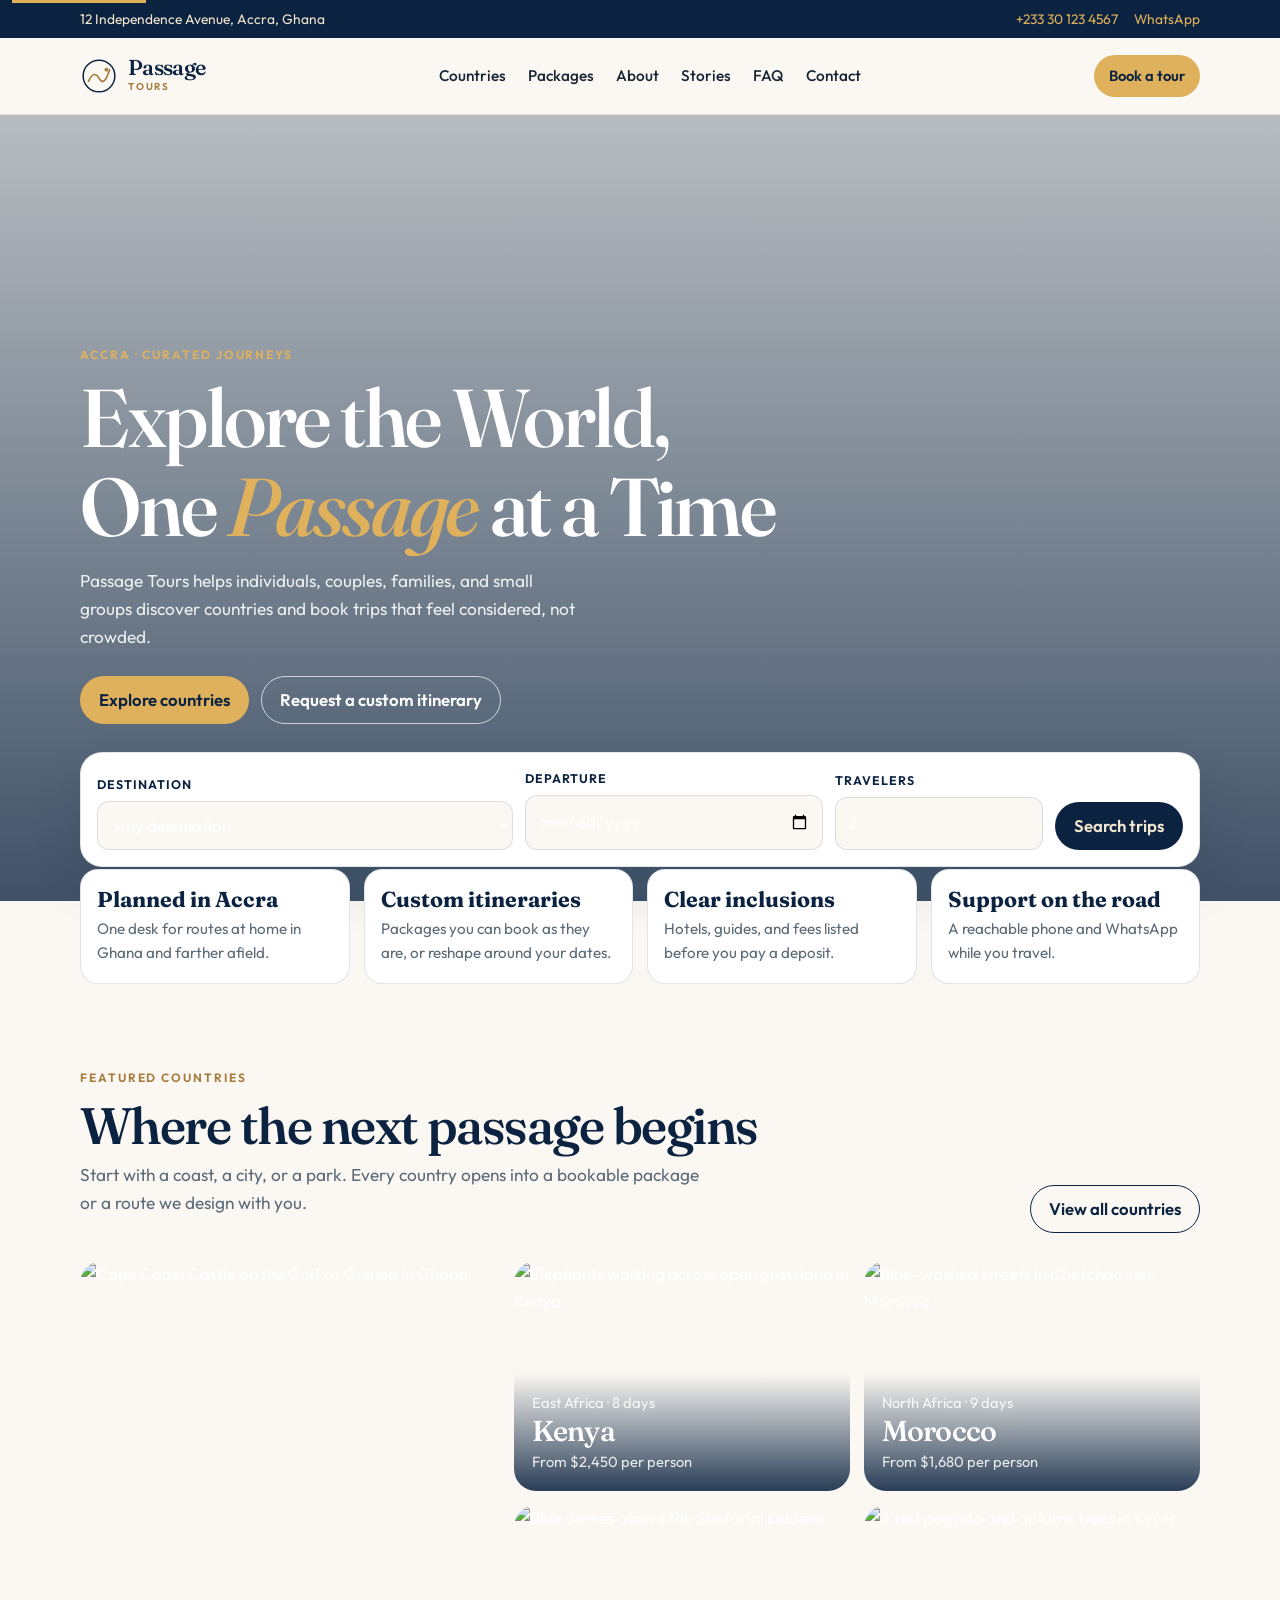
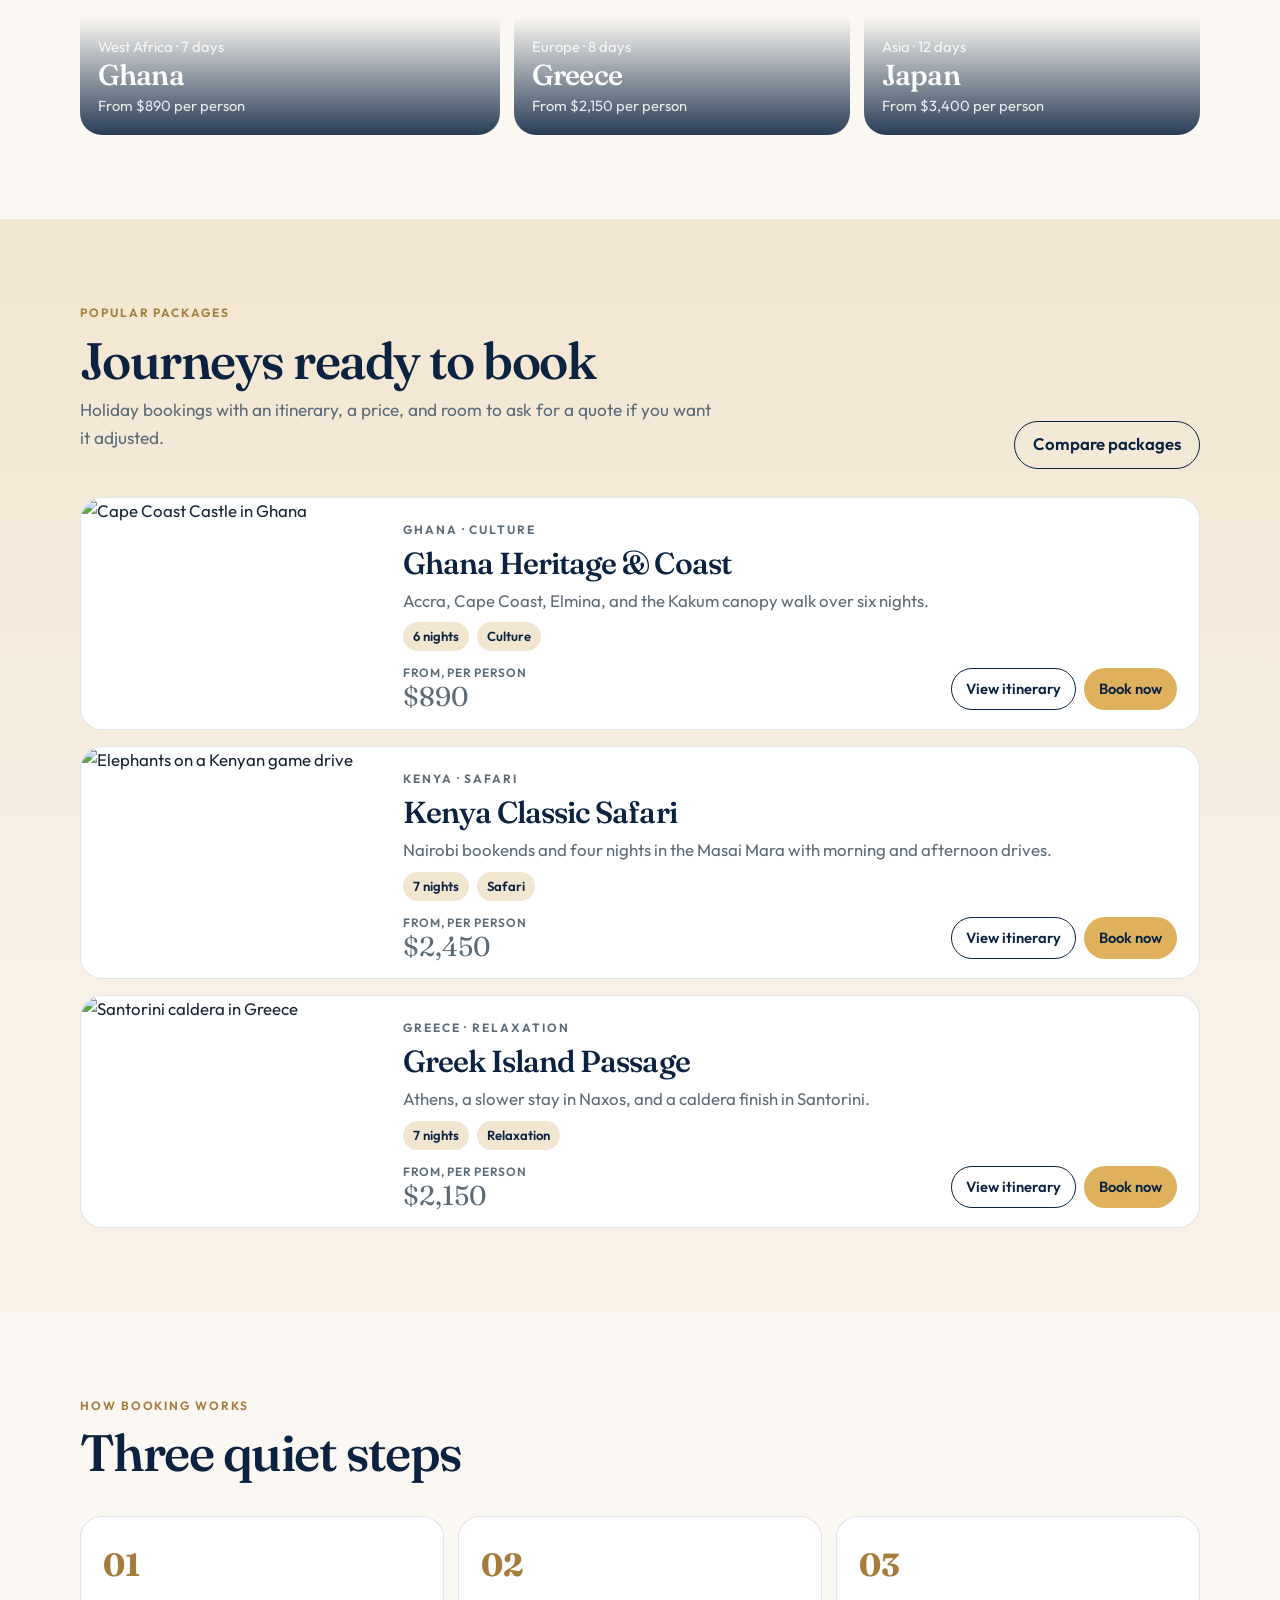
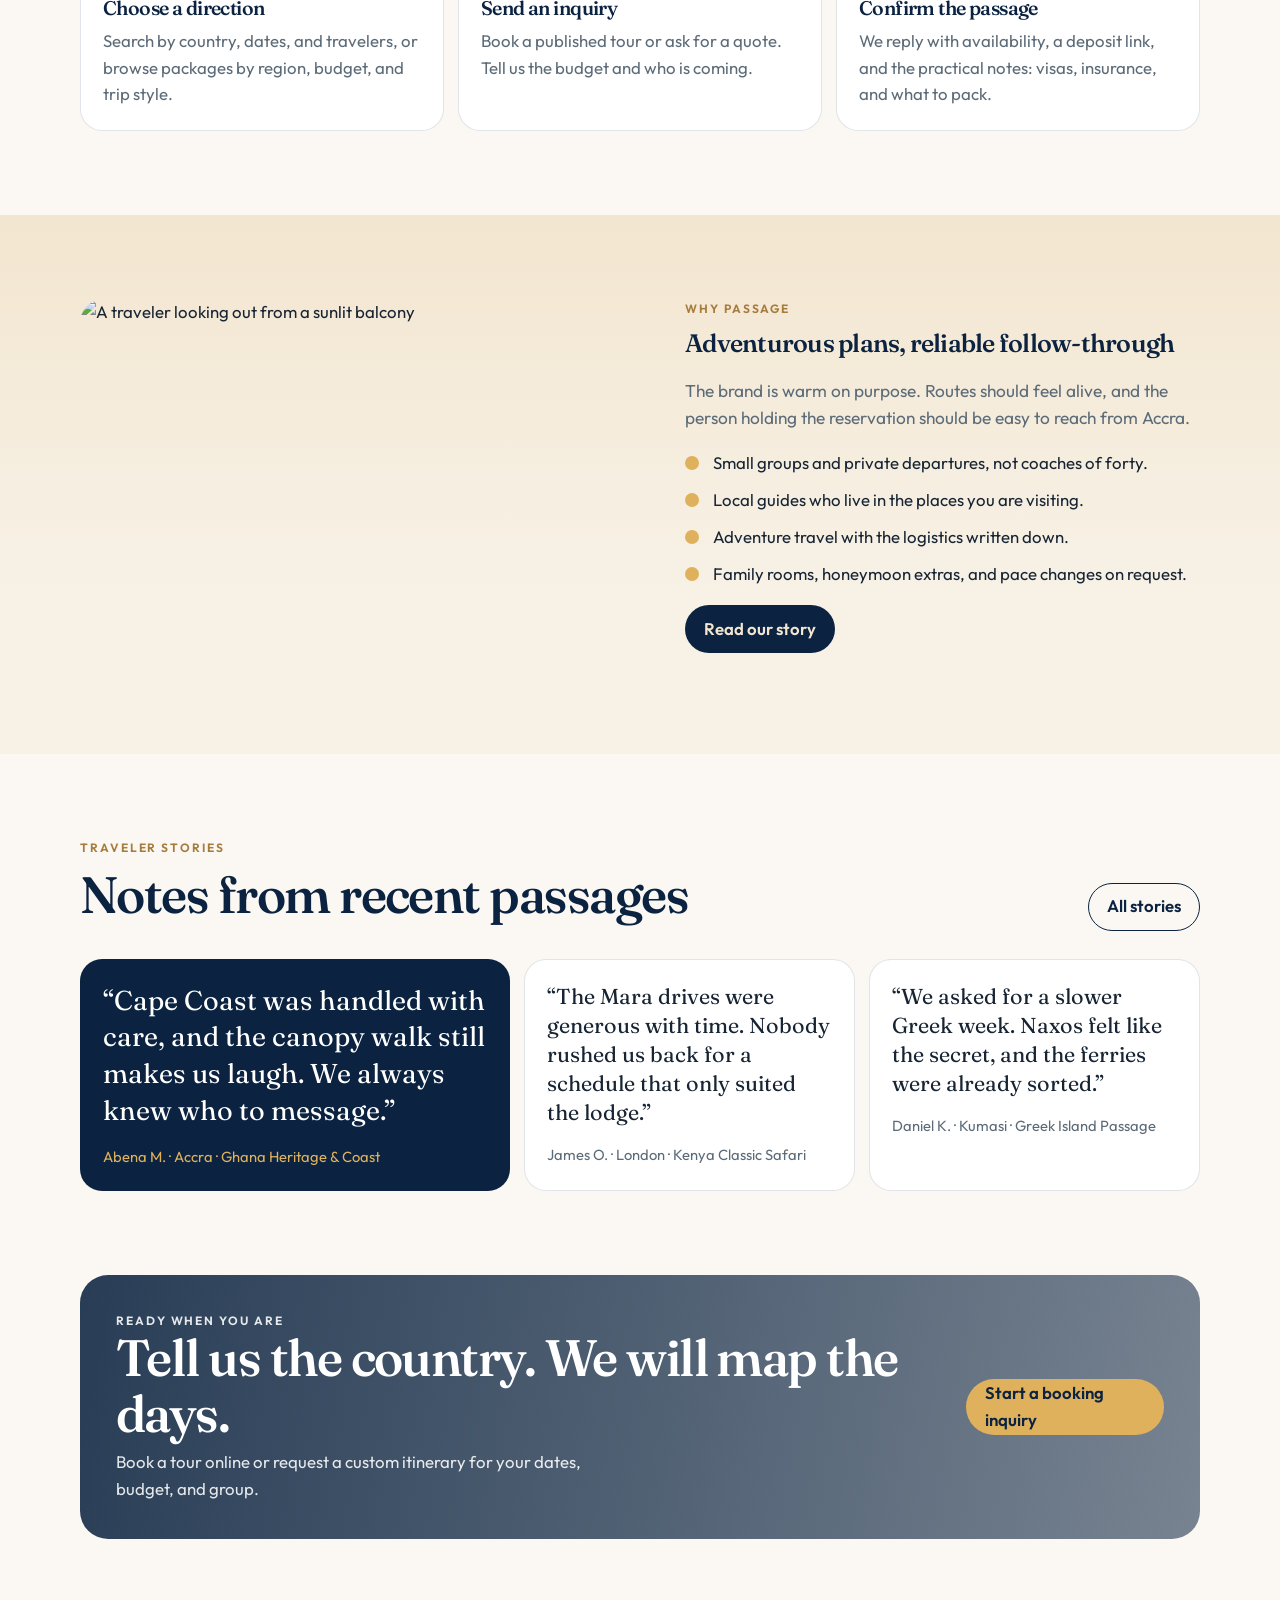
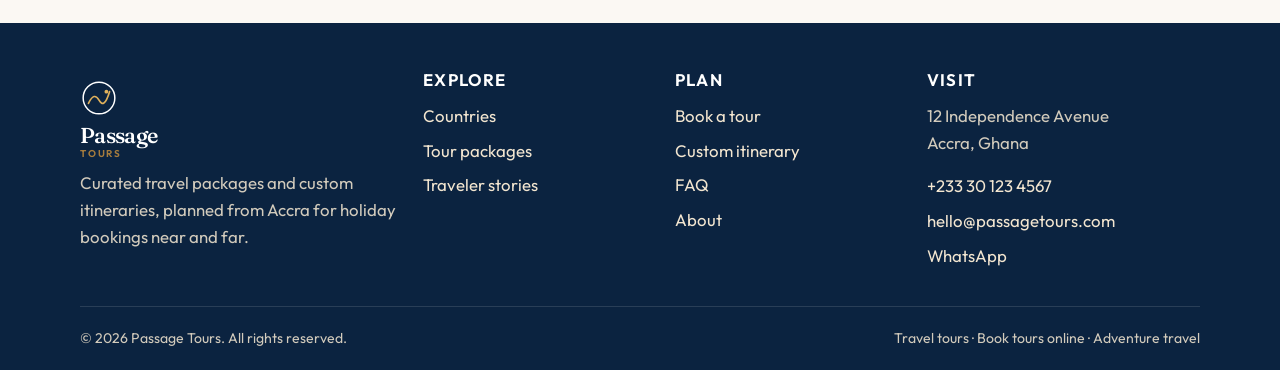
==== index.html @ a1074043 "Add the Passage Tours booking website. Give visitors a way to explore countries, compare packages, a" ====
<!DOCTYPE html>
<html lang="en">
<head>
  <meta charset="utf-8">
  <meta name="viewport" content="width=device-width, initial-scale=1">
  <title>Passage Tours | Book Tours and Explore Countries</title>
  <meta name="description" content="Passage Tours plans curated travel packages and custom itineraries from Accra. Explore countries, compare tours, and book holiday journeys online.">
  <meta name="keywords" content="travel tours, book tours online, explore countries, curated travel packages, custom itineraries, holiday bookings, adventure travel">
  <meta name="theme-color" content="#0b2340">
  <link rel="icon" href="assets/favicon.svg" type="image/svg+xml">
  <link rel="preconnect" href="https://fonts.googleapis.com">
  <link rel="preconnect" href="https://fonts.gstatic.com" crossorigin>
  <link href="https://fonts.googleapis.com/css2?family=Fraunces:ital,opsz,wght@0,9..144,520;0,9..144,600;1,9..144,520&family=Outfit:wght@300;400;500;600&display=swap" rel="stylesheet">
  <link rel="stylesheet" href="css/styles.css">
  <script type="application/ld+json">
  {
    "@context": "https://schema.org",
    "@type": "TravelAgency",
    "name": "Passage Tours",
    "telephone": "+233301234567",
    "email": "hello@passagetours.com",
    "address": {
      "@type": "PostalAddress",
      "streetAddress": "12 Independence Avenue",
      "addressLocality": "Accra",
      "addressCountry": "GH"
    },
    "areaServed": "Worldwide"
  }
  </script>
</head>
<body data-page="home">
  <a class="skip" href="#main">Skip to content</a>
  <div class="topbar">
    <div class="wrap topbar-inner">
      <span class="topbar-place">12 Independence Avenue, Accra, Ghana</span>
      <span class="topbar-links">
        <a href="tel:+233301234567">+233 30 123 4567</a>
        <a href="https://wa.me/233301234567" target="_blank" rel="noopener">WhatsApp</a>
      </span>
    </div>
  </div>
  <header class="site-header">
    <div class="wrap header-inner">
      <a class="logo" href="index.html" aria-label="Passage Tours home">
        <svg viewBox="0 0 36 36" aria-hidden="true"><circle cx="18" cy="18" r="15" fill="none" stroke="currentColor" stroke-width="1.4"/><path d="M8 23c4-8 7-8 10-3s6 5 10-8" fill="none" stroke="#a67c3d" stroke-width="1.6" stroke-linecap="round"/><circle cx="25" cy="12" r="1.8" fill="#a67c3d"/></svg>
        <span><strong>Passage</strong><small>Tours</small></span>
      </a>
      <nav class="site-nav" id="site-nav" aria-label="Primary">
        <a href="countries.html" data-nav="countries">Countries</a>
        <a href="packages.html" data-nav="packages">Packages</a>
        <a href="about.html" data-nav="about">About</a>
        <a href="testimonials.html" data-nav="stories">Stories</a>
        <a href="faq.html" data-nav="faq">FAQ</a>
        <a href="contact.html" data-nav="contact">Contact</a>
        <a class="nav-book" href="booking.html" data-nav="booking">Book a tour</a>
      </nav>
      <div class="header-actions">
        <a class="btn btn-gold btn-small header-book" href="booking.html">Book a tour</a>
        <button class="nav-toggle" type="button" aria-expanded="false" aria-controls="site-nav"><span class="sr-only">Menu</span><span class="bars"></span></button>
      </div>
    </div>
  </header>
  <main id="main">
    <section class="hero">
      <div class="wrap hero-layout">
        <p class="eyebrow">Accra · Curated journeys</p>
        <h1>Explore the World, One <em>Passage</em> at a Time</h1>
        <p class="lede">Passage Tours helps individuals, couples, families, and small groups discover countries and book trips that feel considered, not crowded.</p>
        <div class="hero-actions">
          <a class="btn btn-gold" href="countries.html">Explore countries</a>
          <a class="btn btn-line" href="booking.html?intent=custom">Request a custom itinerary</a>
        </div>
        <form class="search-card" action="countries.html" method="get">
          <label class="field">
            <span>Destination</span>
            <select name="country" data-destinations data-param="country" aria-label="Destination"></select>
          </label>
          <label class="field">
            <span>Departure</span>
            <input type="date" name="date" aria-label="Departure date">
          </label>
          <label class="field">
            <span>Travelers</span>
            <input type="number" name="travelers" min="1" max="20" value="2" aria-label="Number of travelers">
          </label>
          <button class="btn btn-navy" type="submit">Search trips</button>
        </form>
      </div>
    </section>

    <div class="wrap trust" aria-label="Why travelers choose Passage Tours">
      <article><strong>Planned in Accra</strong><p>One desk for routes at home in Ghana and farther afield.</p></article>
      <article><strong>Custom itineraries</strong><p>Packages you can book as they are, or reshape around your dates.</p></article>
      <article><strong>Clear inclusions</strong><p>Hotels, guides, and fees listed before you pay a deposit.</p></article>
      <article><strong>Support on the road</strong><p>A reachable phone and WhatsApp while you travel.</p></article>
    </div>

    <section class="section">
      <div class="wrap">
        <div class="section-head">
          <div>
            <p class="kicker">Featured countries</p>
            <h2>Where the next passage begins</h2>
            <p class="lede">Start with a coast, a city, or a park. Every country opens into a bookable package or a route we design with you.</p>
          </div>
          <a class="btn btn-line-dark" href="countries.html">View all countries</a>
        </div>
        <div class="country-mosaic">
          <a class="country-card span" href="packages.html?country=ghana">
            <img src="https://upload.wikimedia.org/wikipedia/commons/thumb/d/d8/Castle%2C_Cape_Coast_%28P1100222%29.jpg/1280px-Castle%2C_Cape_Coast_%28P1100222%29.jpg" alt="Cape Coast Castle on the Gulf of Guinea in Ghana">
            <div><p>West Africa · 7 days</p><h3>Ghana</h3><p>From $890 per person</p></div>
          </a>
          <a class="country-card" href="packages.html?country=kenya">
            <img src="https://images.unsplash.com/photo-1516426122078-c23e76319801?auto=format&fit=crop&w=900&q=70" alt="Elephants walking across open grassland in Kenya">
            <div><p>East Africa · 8 days</p><h3>Kenya</h3><p>From $2,450 per person</p></div>
          </a>
          <a class="country-card" href="packages.html?country=morocco">
            <img src="https://images.unsplash.com/photo-1489749798305-4fea3ae63d43?auto=format&fit=crop&w=900&q=70" alt="Blue-washed streets in Chefchaouen, Morocco">
            <div><p>North Africa · 9 days</p><h3>Morocco</h3><p>From $1,680 per person</p></div>
          </a>
          <a class="country-card" href="packages.html?country=greece">
            <img src="https://images.unsplash.com/photo-1613395877344-13d4a8e0d49e?auto=format&fit=crop&w=900&q=70" alt="Blue domes above the Santorini caldera">
            <div><p>Europe · 8 days</p><h3>Greece</h3><p>From $2,150 per person</p></div>
          </a>
          <a class="country-card" href="packages.html?country=japan">
            <img src="https://images.unsplash.com/photo-1493976040374-85c8e12f0c0e?auto=format&fit=crop&w=900&q=70" alt="A red pagoda and autumn trees in Kyoto">
            <div><p>Asia · 12 days</p><h3>Japan</h3><p>From $3,400 per person</p></div>
          </a>
        </div>
      </div>
    </section>

    <section class="section section-sand">
      <div class="wrap">
        <div class="section-head">
          <div>
            <p class="kicker">Popular packages</p>
            <h2>Journeys ready to book</h2>
            <p class="lede">Holiday bookings with an itinerary, a price, and room to ask for a quote if you want it adjusted.</p>
          </div>
          <a class="btn btn-line-dark" href="packages.html">Compare packages</a>
        </div>
        <div class="package-list">
          <article class="package-card">
            <img src="https://upload.wikimedia.org/wikipedia/commons/thumb/d/d8/Castle%2C_Cape_Coast_%28P1100222%29.jpg/1280px-Castle%2C_Cape_Coast_%28P1100222%29.jpg" alt="Cape Coast Castle in Ghana">
            <div class="package-body">
              <p class="kicker">Ghana · Culture</p>
              <h3>Ghana Heritage &amp; Coast</h3>
              <p>Accra, Cape Coast, Elmina, and the Kakum canopy walk over six nights.</p>
              <div class="meta"><span>6 nights</span><span>Culture</span></div>
              <div class="package-foot">
                <p class="price"><small>From, per person</small>$890</p>
                <div class="package-actions">
                  <a class="btn btn-line-dark btn-small" href="packages.html?package=ghana-coast">View itinerary</a>
                  <a class="btn btn-gold btn-small" href="booking.html?destination=ghana&package=ghana-coast&intent=book">Book now</a>
                </div>
              </div>
            </div>
          </article>
          <article class="package-card">
            <img src="https://images.unsplash.com/photo-1516426122078-c23e76319801?auto=format&fit=crop&w=1000&q=70" alt="Elephants on a Kenyan game drive">
            <div class="package-body">
              <p class="kicker">Kenya · Safari</p>
              <h3>Kenya Classic Safari</h3>
              <p>Nairobi bookends and four nights in the Masai Mara with morning and afternoon drives.</p>
              <div class="meta"><span>7 nights</span><span>Safari</span></div>
              <div class="package-foot">
                <p class="price"><small>From, per person</small>$2,450</p>
                <div class="package-actions">
                  <a class="btn btn-line-dark btn-small" href="packages.html?package=kenya-safari">View itinerary</a>
                  <a class="btn btn-gold btn-small" href="booking.html?destination=kenya&package=kenya-safari&intent=book">Book now</a>
                </div>
              </div>
            </div>
          </article>
          <article class="package-card">
            <img src="https://images.unsplash.com/photo-1613395877344-13d4a8e0d49e?auto=format&fit=crop&w=1000&q=70" alt="Santorini caldera in Greece">
            <div class="package-body">
              <p class="kicker">Greece · Relaxation</p>
              <h3>Greek Island Passage</h3>
              <p>Athens, a slower stay in Naxos, and a caldera finish in Santorini.</p>
              <div class="meta"><span>7 nights</span><span>Relaxation</span></div>
              <div class="package-foot">
                <p class="price"><small>From, per person</small>$2,150</p>
                <div class="package-actions">
                  <a class="btn btn-line-dark btn-small" href="packages.html?package=greek-islands">View itinerary</a>
                  <a class="btn btn-gold btn-small" href="booking.html?destination=greece&package=greek-islands&intent=book">Book now</a>
                </div>
              </div>
            </div>
          </article>
        </div>
      </div>
    </section>

    <section class="section">
      <div class="wrap">
        <div class="section-head">
          <div>
            <p class="kicker">How booking works</p>
            <h2>Three quiet steps</h2>
          </div>
        </div>
        <div class="steps">
          <article class="step"><b>01</b><h3>Choose a direction</h3><p>Search by country, dates, and travelers, or browse packages by region, budget, and trip style.</p></article>
          <article class="step"><b>02</b><h3>Send an inquiry</h3><p>Book a published tour or ask for a quote. Tell us the budget and who is coming.</p></article>
          <article class="step"><b>03</b><h3>Confirm the passage</h3><p>We reply with availability, a deposit link, and the practical notes: visas, insurance, and what to pack.</p></article>
        </div>
      </div>
    </section>

    <section class="section section-sand">
      <div class="wrap split">
        <img src="https://images.unsplash.com/photo-1488646953014-85cb44e25828?auto=format&fit=crop&w=1400&q=70" alt="A traveler looking out from a sunlit balcony">
        <div>
          <p class="kicker">Why Passage</p>
          <h2>Adventurous plans, reliable follow-through</h2>
          <p class="lede">The brand is warm on purpose. Routes should feel alive, and the person holding the reservation should be easy to reach from Accra.</p>
          <ul class="check">
            <li>Small groups and private departures, not coaches of forty.</li>
            <li>Local guides who live in the places you are visiting.</li>
            <li>Adventure travel with the logistics written down.</li>
            <li>Family rooms, honeymoon extras, and pace changes on request.</li>
          </ul>
          <p style="margin-top:18px"><a class="btn btn-navy" href="about.html">Read our story</a></p>
        </div>
      </div>
    </section>

    <section class="section">
      <div class="wrap">
        <div class="section-head">
          <div>
            <p class="kicker">Traveler stories</p>
            <h2>Notes from recent passages</h2>
          </div>
          <a class="btn btn-line-dark" href="testimonials.html">All stories</a>
        </div>
        <div class="quotes">
          <blockquote class="quote feature">
            <p>“Cape Coast was handled with care, and the canopy walk still makes us laugh. We always knew who to message.”</p>
            <footer>Abena M. · Accra · Ghana Heritage &amp; Coast</footer>
          </blockquote>
          <blockquote class="quote">
            <p>“The Mara drives were generous with time. Nobody rushed us back for a schedule that only suited the lodge.”</p>
            <footer>James O. · London · Kenya Classic Safari</footer>
          </blockquote>
          <blockquote class="quote">
            <p>“We asked for a slower Greek week. Naxos felt like the secret, and the ferries were already sorted.”</p>
            <footer>Daniel K. · Kumasi · Greek Island Passage</footer>
          </blockquote>
        </div>
      </div>
    </section>

    <section class="section" style="padding-top:0">
      <div class="wrap">
        <div class="cta-band">
          <div>
            <p class="eyebrow">Ready when you are</p>
            <h2>Tell us the country. We will map the days.</h2>
            <p>Book a tour online or request a custom itinerary for your dates, budget, and group.</p>
          </div>
          <a class="btn btn-gold" href="booking.html">Start a booking inquiry</a>
        </div>
      </div>
    </section>
  </main>
  <footer class="site-footer">
    <div class="wrap footer-grid">
      <div>
        <a class="logo" href="index.html"><svg viewBox="0 0 36 36" aria-hidden="true"><circle cx="18" cy="18" r="15" fill="none" stroke="currentColor" stroke-width="1.4"/><path d="M8 23c4-8 7-8 10-3s6 5 10-8" fill="none" stroke="#e0b15c" stroke-width="1.6" stroke-linecap="round"/><circle cx="25" cy="12" r="1.8" fill="#e0b15c"/></svg><span><strong>Passage</strong><small>Tours</small></span></a>
        <p>Curated travel packages and custom itineraries, planned from Accra for holiday bookings near and far.</p>
      </div>
      <div>
        <h2>Explore</h2>
        <a href="countries.html">Countries</a>
        <a href="packages.html">Tour packages</a>
        <a href="testimonials.html">Traveler stories</a>
      </div>
      <div>
        <h2>Plan</h2>
        <a href="booking.html">Book a tour</a>
        <a href="booking.html?intent=custom">Custom itinerary</a>
        <a href="faq.html">FAQ</a>
        <a href="about.html">About</a>
      </div>
      <div>
        <h2>Visit</h2>
        <p>12 Independence Avenue<br>Accra, Ghana</p>
        <a href="tel:+233301234567">+233 30 123 4567</a>
        <a href="mailto:hello@passagetours.com">hello@passagetours.com</a>
        <a href="https://wa.me/233301234567" target="_blank" rel="noopener">WhatsApp</a>
      </div>
    </div>
    <div class="wrap footer-base">
      <p>© 2026 Passage Tours. All rights reserved.</p>
      <p>Travel tours · Book tours online · Adventure travel</p>
    </div>
  </footer>
  <script src="js/site.js" defer></script>
</body>
</html>
---- css/styles.css ----
:root {
  --navy: #0b2340;
  --navy-2: #143455;
  --ink: #172433;
  --blue: #1e527c;
  --gold: #a67c3d;
  --gold-bright: #e0b15c;
  --sand: #f3e6d0;
  --sand-2: #e6d3b4;
  --cream: #fbf8f3;
  --paper: #ffffff;
  --muted: #5c6b78;
  --line: rgba(11, 35, 64, 0.12);
  --shadow: 0 22px 50px rgba(11, 35, 64, 0.12);
  --serif: "Fraunces", "Iowan Old Style", "Palatino Linotype", serif;
  --sans: "Outfit", "Segoe UI", sans-serif;
  --wrap: 1120px;
  --header: 76px;
}

*,
*::before,
*::after {
  box-sizing: border-box;
}

html {
  scroll-behavior: smooth;
}

body {
  margin: 0;
  font-family: var(--sans);
  color: var(--ink);
  background: var(--cream);
  line-height: 1.6;
  font-size: 1.05rem;
}

img {
  max-width: 100%;
  display: block;
}

a {
  color: inherit;
}

button,
input,
select,
textarea {
  font: inherit;
  color: inherit;
}

h1,
h2,
h3,
p {
  margin-top: 0;
}

h1,
h2,
h3 {
  font-family: var(--serif);
  font-weight: 560;
  letter-spacing: -0.03em;
  line-height: 1.08;
  color: var(--navy);
}

.wrap {
  width: min(var(--wrap), calc(100% - 40px));
  margin-inline: auto;
}

.sr-only {
  position: absolute;
  width: 1px;
  height: 1px;
  padding: 0;
  margin: -1px;
  overflow: hidden;
  clip: rect(0, 0, 0, 0);
  white-space: nowrap;
  border: 0;
}

.skip {
  position: absolute;
  left: 12px;
  top: -40px;
  background: var(--gold-bright);
  color: var(--navy);
  padding: 8px 12px;
  z-index: 50;
}

.skip:focus {
  top: 12px;
}

:focus-visible {
  outline: 2px solid var(--gold-bright);
  outline-offset: 3px;
}

.topbar {
  background: var(--navy);
  color: var(--sand);
  font-size: 0.86rem;
}

.topbar-inner,
.header-inner,
.footer-base {
  display: flex;
  align-items: center;
  justify-content: space-between;
  gap: 16px;
}

.topbar-inner {
  min-height: 38px;
}

.topbar a {
  color: var(--gold-bright);
  text-decoration: none;
}

.topbar-links {
  display: flex;
  gap: 16px;
}

.site-header {
  position: sticky;
  top: 0;
  z-index: 30;
  background: rgba(251, 248, 243, 0.94);
  backdrop-filter: blur(14px);
  border-bottom: 1px solid var(--line);
}

.header-inner {
  min-height: var(--header);
}

.logo {
  display: flex;
  align-items: center;
  gap: 10px;
  text-decoration: none;
  color: var(--navy);
}

.logo svg {
  width: 38px;
  height: 38px;
}

.logo strong {
  display: block;
  font-family: var(--serif);
  font-size: 1.35rem;
  font-weight: 560;
  letter-spacing: -0.03em;
  line-height: 1;
}

.logo small {
  display: block;
  letter-spacing: 0.18em;
  text-transform: uppercase;
  font-size: 0.62rem;
  color: var(--gold);
  font-weight: 650;
}

.header-actions {
  display: flex;
  align-items: center;
  gap: 10px;
}

.site-nav {
  display: flex;
  align-items: center;
  gap: 22px;
}

.site-nav a {
  text-decoration: none;
  font-weight: 500;
  font-size: 0.96rem;
}

.site-nav a.is-active {
  color: var(--gold);
}

.nav-toggle {
  display: none;
  width: 44px;
  height: 44px;
  border: 1px solid var(--line);
  border-radius: 12px;
  background: var(--paper);
  padding: 0;
  cursor: pointer;
}

.nav-toggle .bars,
.nav-toggle .bars::before,
.nav-toggle .bars::after {
  display: block;
  width: 18px;
  height: 2px;
  background: var(--navy);
  position: relative;
}

.nav-toggle .bars::before,
.nav-toggle .bars::after {
  content: "";
  position: absolute;
  left: 0;
}

.nav-toggle .bars::before {
  top: -6px;
}

.nav-toggle .bars::after {
  top: 6px;
}

.nav-book {
  display: none;
}

.btn {
  display: inline-flex;
  align-items: center;
  justify-content: center;
  gap: 8px;
  min-height: 48px;
  padding: 0 18px;
  border-radius: 999px;
  border: 1.5px solid transparent;
  text-decoration: none;
  font-weight: 600;
  cursor: pointer;
  transition: transform 0.15s ease, background 0.15s ease;
}

.btn:hover {
  transform: translateY(-1px);
}

.btn-gold {
  background: var(--gold-bright);
  color: var(--navy);
}

.btn-gold:hover {
  background: #ebc278;
}

.btn-navy {
  background: var(--navy);
  color: var(--sand);
}

.btn-line {
  background: transparent;
  border-color: rgba(255, 255, 255, 0.7);
  color: white;
}

.btn-line-dark {
  background: transparent;
  border-color: var(--navy);
  color: var(--navy);
}

.btn-small {
  min-height: 42px;
  padding: 0 14px;
  font-size: 0.92rem;
}

.hero {
  position: relative;
  min-height: calc(100vh - 114px);
  display: flex;
  align-items: flex-end;
  color: white;
  background:
    linear-gradient(180deg, rgba(11, 35, 64, 0.28), rgba(11, 35, 64, 0.78)),
    url("https://images.unsplash.com/photo-1469854523086-cc02fe5d8800?auto=format&fit=crop&w=2000&q=70")
      center/cover no-repeat;
}

.hero-layout {
  position: relative;
  z-index: 1;
  padding: 48px 0 34px;
}

.eyebrow,
.kicker {
  margin: 0 0 10px;
  letter-spacing: 0.16em;
  text-transform: uppercase;
  font-size: 0.75rem;
  font-weight: 650;
  color: var(--gold-bright);
}

.kicker {
  color: var(--gold);
}

.hero h1 {
  color: white;
  font-size: clamp(3rem, 6.4vw, 5.5rem);
  max-width: 14ch;
  margin-bottom: 16px;
}

.hero h1 em {
  font-style: italic;
  font-weight: 520;
  color: var(--gold-bright);
}

.lede {
  max-width: 58ch;
  color: var(--muted);
  font-size: 1.08rem;
}

.hero .lede {
  color: rgba(255, 255, 255, 0.88);
  max-width: 46ch;
  margin-bottom: 26px;
}

.hero-actions {
  display: flex;
  flex-wrap: wrap;
  gap: 12px;
  margin-bottom: 28px;
}

.search-card,
.panel,
.quote,
.value,
.package-card,
.step,
.contact-card {
  background: var(--paper);
  border: 1px solid var(--line);
  border-radius: 22px;
  box-shadow: var(--shadow);
}

.search-card {
  display: grid;
  grid-template-columns: 1.4fr 1fr 0.7fr auto;
  gap: 12px;
  align-items: end;
  padding: 16px;
}

.field {
  display: flex;
  flex-direction: column;
  gap: 6px;
  min-width: 0;
}

.field span,
.field-label {
  font-size: 0.78rem;
  letter-spacing: 0.08em;
  text-transform: uppercase;
  font-weight: 650;
  color: var(--navy);
}

.field input,
.field select,
.field textarea {
  width: 100%;
  border: 1px solid var(--line);
  background: var(--cream);
  border-radius: 12px;
  padding: 12px 12px;
  min-height: 48px;
}

.field textarea {
  min-height: 140px;
  resize: vertical;
}

.field input:focus,
.field select:focus,
.field textarea:focus {
  outline: 2px solid var(--gold-bright);
  border-color: transparent;
}

.field .error {
  min-height: 1em;
  color: #8d2f2f;
  font-size: 0.82rem;
}

.section {
  padding: 84px 0;
}

.section-sand {
  background: linear-gradient(180deg, var(--sand), #f7f1e6 70%);
}

.section-navy {
  background: var(--navy);
  color: var(--sand);
}

.section-head {
  display: flex;
  justify-content: space-between;
  align-items: end;
  gap: 24px;
  margin-bottom: 28px;
}

.section-head h2,
.page-hero h1 {
  font-size: clamp(2.2rem, 4vw, 3.6rem);
  margin: 0 0 8px;
}

.section-navy h2,
.section-navy .kicker {
  color: var(--gold-bright);
}

.trust {
  display: grid;
  grid-template-columns: repeat(4, 1fr);
  gap: 14px;
  margin-top: -32px;
  position: relative;
  z-index: 2;
}

.trust article {
  background: var(--paper);
  border-radius: 18px;
  padding: 18px 16px;
  border: 1px solid var(--line);
}

.trust strong {
  display: block;
  font-family: var(--serif);
  font-size: 1.35rem;
  color: var(--navy);
  line-height: 1.15;
  margin-bottom: 4px;
}

.trust p {
  margin: 0;
  color: var(--muted);
  font-size: 0.95rem;
}

.country-mosaic,
.country-grid {
  display: grid;
  grid-template-columns: 1.25fr 1fr 1fr;
  grid-auto-rows: 230px;
  gap: 14px;
}

.country-grid {
  grid-template-columns: repeat(3, 1fr);
  grid-auto-rows: 320px;
}

.country-card {
  position: relative;
  overflow: hidden;
  border-radius: 22px;
  display: block;
  color: white;
  text-decoration: none;
  min-height: 220px;
}

.country-card.span {
  grid-row: span 2;
}

.country-card img {
  position: absolute;
  inset: 0;
  width: 100%;
  height: 100%;
  object-fit: cover;
  transition: transform 0.5s ease;
}

.country-card:hover img {
  transform: scale(1.06);
}

.country-card div {
  position: absolute;
  inset: auto 0 0 0;
  padding: 18px;
  background: linear-gradient(transparent, rgba(11, 35, 64, 0.88));
}

.country-card h3 {
  color: white;
  margin: 0 0 4px;
  font-size: 1.8rem;
}

.country-card p {
  margin: 0;
  color: rgba(255, 255, 255, 0.86);
  font-size: 0.92rem;
}

.package-list {
  display: grid;
  gap: 16px;
}

.package-card {
  display: grid;
  grid-template-columns: 300px 1fr;
  overflow: hidden;
  box-shadow: none;
}

.package-card img {
  width: 100%;
  height: 100%;
  object-fit: cover;
  min-height: 230px;
}

.package-body {
  padding: 22px 22px 18px;
  display: flex;
  flex-direction: column;
  gap: 8px;
}

.package-body h3 {
  margin: 0;
  font-size: 1.9rem;
}

.package-body p {
  margin: 0;
  color: var(--muted);
}

.meta {
  display: flex;
  flex-wrap: wrap;
  gap: 8px;
}

.meta span,
.price-tag {
  background: var(--sand);
  color: var(--navy);
  border-radius: 999px;
  padding: 4px 10px;
  font-size: 0.82rem;
  font-weight: 600;
}

.package-foot {
  display: flex;
  justify-content: space-between;
  align-items: center;
  gap: 12px;
  margin-top: auto;
  padding-top: 8px;
}

.price {
  font-family: var(--serif);
  font-size: 1.7rem;
  color: var(--navy);
  line-height: 1;
}

.price small {
  display: block;
  font-family: var(--sans);
  font-size: 0.75rem;
  letter-spacing: 0.06em;
  text-transform: uppercase;
  color: var(--muted);
  font-weight: 600;
  margin-bottom: 4px;
}

.package-actions {
  display: flex;
  flex-wrap: wrap;
  gap: 8px;
}

.steps {
  display: grid;
  grid-template-columns: repeat(3, 1fr);
  gap: 14px;
}

.step {
  padding: 22px;
  box-shadow: none;
}

.step b {
  display: block;
  font-family: var(--serif);
  font-size: 2rem;
  color: var(--gold);
  margin-bottom: 8px;
}

.step h3 {
  margin-bottom: 8px;
}

.step p {
  margin: 0;
  color: var(--muted);
}

.split {
  display: grid;
  grid-template-columns: 1.05fr 0.95fr;
  gap: 36px;
  align-items: center;
}

.split img,
.about-photo img {
  width: 100%;
  height: 100%;
  object-fit: cover;
  border-radius: 24px;
  min-height: 360px;
}

.check {
  list-style: none;
  padding: 0;
  margin: 18px 0 0;
}

.check li {
  position: relative;
  padding-left: 28px;
  margin: 10px 0;
}

.check li::before {
  content: "";
  width: 14px;
  height: 14px;
  border-radius: 50%;
  background: var(--gold-bright);
  position: absolute;
  left: 0;
  top: 6px;
}

.quotes {
  display: grid;
  grid-template-columns: 1.3fr 1fr 1fr;
  gap: 14px;
}

.quote {
  padding: 22px;
  margin: 0;
  box-shadow: none;
}

.quote.feature {
  background: var(--navy);
  color: var(--sand);
}

.quote p {
  font-family: var(--serif);
  font-size: 1.35rem;
  line-height: 1.35;
  margin-bottom: 16px;
}

.quote.feature p {
  font-size: 1.7rem;
  color: white;
}

.quote footer {
  color: var(--muted);
  font-size: 0.92rem;
}

.quote.feature footer {
  color: var(--gold-bright);
}

.cta-band {
  display: flex;
  justify-content: space-between;
  align-items: center;
  gap: 20px;
  background:
    linear-gradient(100deg, rgba(11, 35, 64, 0.88), rgba(11, 35, 64, 0.55)),
    url("https://images.unsplash.com/photo-1507525428034-b723cf961d3e?auto=format&fit=crop&w=1600&q=70")
      center/cover;
  color: white;
  border-radius: 28px;
  padding: 36px;
}

.cta-band h2 {
  color: white;
  font-size: clamp(2rem, 4vw, 3.2rem);
  margin-bottom: 8px;
}

.cta-band p {
  margin: 0;
  max-width: 46ch;
  color: rgba(255, 255, 255, 0.88);
}

.page-hero {
  --hero: url("https://images.unsplash.com/photo-1488646953014-85cb44e25828?auto=format&fit=crop&w=1800&q=70");
  padding: 72px 0 56px;
  background:
    linear-gradient(180deg, rgba(11, 35, 64, 0.78), rgba(11, 35, 64, 0.62)),
    var(--hero) center/cover no-repeat;
  color: white;
}

.hero-countries {
  --hero: url("https://images.unsplash.com/photo-1489749798305-4fea3ae63d43?auto=format&fit=crop&w=1800&q=70");
}

.hero-packages {
  --hero: url("https://images.unsplash.com/photo-1469854523086-cc02fe5d8800?auto=format&fit=crop&w=1800&q=70");
}

.hero-about {
  --hero: url("https://images.unsplash.com/photo-1488646953014-85cb44e25828?auto=format&fit=crop&w=1800&q=70");
}

.hero-stories {
  --hero: url("https://images.unsplash.com/photo-1476514525535-07fb3b4ae5f1?auto=format&fit=crop&w=1800&q=70");
}

.hero-contact {
  --hero: url("https://images.unsplash.com/photo-1507525428034-b723cf961d3e?auto=format&fit=crop&w=1800&q=70");
}

.hero-faq {
  --hero: url("https://images.unsplash.com/photo-1501785888041-af3ef285b470?auto=format&fit=crop&w=1800&q=70");
}

.hero-booking {
  --hero: url("https://images.unsplash.com/photo-1436491865332-7a61a109cc05?auto=format&fit=crop&w=1800&q=70");
}

.page-hero h1,
.page-hero .lede {
  color: white;
}

.page-hero .lede {
  color: rgba(255, 255, 255, 0.88);
}

.filters {
  display: grid;
  grid-template-columns: repeat(5, 1fr);
  gap: 12px;
  padding: 16px;
  margin-top: -36px;
  position: relative;
  z-index: 2;
}

.results-bar {
  display: flex;
  justify-content: space-between;
  align-items: center;
  gap: 12px;
  margin: 22px 0 14px;
}

.results-bar p {
  margin: 0;
  color: var(--muted);
}

.linkish {
  background: none;
  border: 0;
  padding: 0;
  color: var(--blue);
  font-weight: 600;
  cursor: pointer;
  text-decoration: underline;
}

.empty {
  padding: 32px;
  text-align: center;
  border: 1px dashed var(--sand-2);
  border-radius: 20px;
  background: var(--paper);
}

.banner-note {
  background: var(--sand);
  border-radius: 16px;
  padding: 14px 16px;
  margin-bottom: 16px;
}

.banner-note p {
  margin: 0;
}

.faq-list {
  display: grid;
  gap: 10px;
}

.faq-item {
  background: var(--paper);
  border-radius: 16px;
  border: 1px solid var(--line);
  padding: 6px 18px;
}

.faq-item summary {
  cursor: pointer;
  font-weight: 600;
  min-height: 52px;
  display: flex;
  align-items: center;
  justify-content: space-between;
  gap: 12px;
  list-style: none;
}

.faq-item summary::-webkit-details-marker {
  display: none;
}

.faq-item summary::after {
  content: "+";
  font-family: var(--serif);
  font-size: 1.6rem;
  color: var(--gold);
  line-height: 1;
}

.faq-item[open] summary::after {
  content: "–";
}

.faq-item p {
  color: var(--muted);
  margin: 0 0 16px;
}

.form-card {
  padding: 22px;
}

.form-grid {
  display: grid;
  grid-template-columns: 1fr 1fr;
  gap: 14px;
}

.form-grid .wide {
  grid-column: 1 / -1;
}

.form-actions {
  display: flex;
  flex-wrap: wrap;
  gap: 10px;
  align-items: center;
  margin-top: 6px;
}

.success {
  display: none;
  padding: 8px 0 4px;
}

.success.is-on {
  display: block;
}

.success h2 {
  font-size: 2.4rem;
}

.contact-layout,
.about-grid {
  display: grid;
  grid-template-columns: 0.9fr 1.1fr;
  gap: 22px;
  align-items: start;
}

.contact-card {
  padding: 22px;
  box-shadow: none;
}

.contact-card a {
  color: var(--blue);
}

.contact-card h2 {
  margin-bottom: 8px;
}

.map-frame {
  margin-top: 18px;
  border: 0;
  width: 100%;
  height: 280px;
  border-radius: 18px;
  background: var(--sand);
}

.values {
  display: grid;
  grid-template-columns: repeat(3, 1fr);
  gap: 14px;
}

.value {
  padding: 20px;
  box-shadow: none;
}

.value h3 {
  margin-bottom: 8px;
}

.value p {
  margin: 0;
  color: var(--muted);
}

.story-list {
  display: grid;
  gap: 14px;
}

.story-list .quote p {
  font-size: 1.45rem;
}

dialog {
  border: 0;
  padding: 0;
  width: min(840px, calc(100% - 28px));
  border-radius: 24px;
  background: var(--cream);
  color: var(--ink);
}

dialog::backdrop {
  background: rgba(11, 35, 64, 0.64);
}

.dialog-photo {
  height: 240px;
  width: 100%;
  object-fit: cover;
}

.dialog-body {
  padding: 22px 22px 26px;
}

.dialog-top {
  display: flex;
  justify-content: space-between;
  gap: 12px;
  align-items: start;
}

.close-dialog {
  border: 0;
  background: var(--sand);
  width: 40px;
  height: 40px;
  border-radius: 50%;
  cursor: pointer;
  font-size: 1.3rem;
}

.itinerary {
  display: grid;
  gap: 10px;
  margin: 16px 0;
}

.itinerary article {
  background: var(--paper);
  border-radius: 14px;
  padding: 12px 14px;
  border: 1px solid var(--line);
}

.itinerary h4 {
  margin: 0 0 4px;
  font-family: var(--serif);
  font-size: 1.15rem;
}

.itinerary p,
.split-lists p {
  margin: 0;
  color: var(--muted);
}

.split-lists {
  display: grid;
  grid-template-columns: 1fr 1fr;
  gap: 16px;
}

.split-lists ul {
  margin: 8px 0 0;
  padding-left: 18px;
  color: var(--muted);
}

.site-footer {
  background: var(--navy);
  color: rgba(243, 230, 208, 0.86);
  padding-top: 48px;
}

.footer-grid {
  display: grid;
  grid-template-columns: 1.4fr 1fr 1fr 1.2fr;
  gap: 24px;
  padding-bottom: 28px;
}

.site-footer h2 {
  color: white;
  font-size: 1.05rem;
  font-family: var(--sans);
  letter-spacing: 0.08em;
  text-transform: uppercase;
  font-weight: 650;
}

.site-footer a {
  display: block;
  text-decoration: none;
  margin: 8px 0;
  color: var(--sand);
}

.site-footer .logo strong,
.site-footer .logo {
  color: white;
}

.footer-base {
  border-top: 1px solid rgba(255, 255, 255, 0.12);
  min-height: 64px;
  font-size: 0.88rem;
}

.footer-base p {
  margin: 0;
}

@media (max-width: 980px) {
  .search-card,
  .trust,
  .steps,
  .quotes,
  .filters,
  .values,
  .footer-grid,
  .split,
  .contact-layout,
  .about-grid,
  .form-grid,
  .split-lists {
    grid-template-columns: 1fr 1fr;
  }

  .country-mosaic,
  .country-grid {
    grid-template-columns: 1fr 1fr;
    grid-auto-rows: 240px;
  }

  .country-card.span {
    grid-row: span 1;
    grid-column: span 2;
    min-height: 300px;
  }

  .package-card {
    grid-template-columns: 1fr;
  }

  .nav-toggle {
    display: inline-flex;
    align-items: center;
    justify-content: center;
  }

  .site-nav {
    position: fixed;
    inset: 0 0 0 auto;
    width: min(320px, 88vw);
    background: var(--navy);
    color: white;
    flex-direction: column;
    align-items: flex-start;
    padding: 88px 24px 24px;
    transform: translateX(104%);
    transition: transform 0.2s ease;
    gap: 6px;
  }

  .site-nav.is-open {
    transform: translateX(0);
  }

  .site-nav a {
    font-size: 1.15rem;
    width: 100%;
    padding: 10px 0;
    border-bottom: 1px solid rgba(255, 255, 255, 0.08);
  }

  .nav-book {
    display: block;
  }
}

@media (max-width: 700px) {
  .wrap {
    width: min(var(--wrap), calc(100% - 28px));
  }

  .topbar-place {
    display: none;
  }

  .search-card,
  .trust,
  .steps,
  .quotes,
  .filters,
  .values,
  .footer-grid,
  .country-mosaic,
  .country-grid,
  .form-grid,
  .split,
  .contact-layout,
  .about-grid,
  .split-lists,
  .section-head,
  .cta-band,
  .package-foot,
  .footer-base,
  .topbar-inner {
    grid-template-columns: 1fr;
    display: grid;
  }

  .country-card.span {
    grid-column: auto;
  }

  .section {
    padding: 64px 0;
  }

  .hero {
    min-height: auto;
  }

  .hero h1 {
    font-size: 2.8rem;
  }

  .page-hero {
    padding: 48px 0 56px;
  }

  .filters {
    margin-top: 16px;
  }
}

@media (prefers-reduced-motion: reduce) {
  html {
    scroll-behavior: auto;
  }

  *,
  *::before,
  *::after {
    transition: none !important;
  }
}
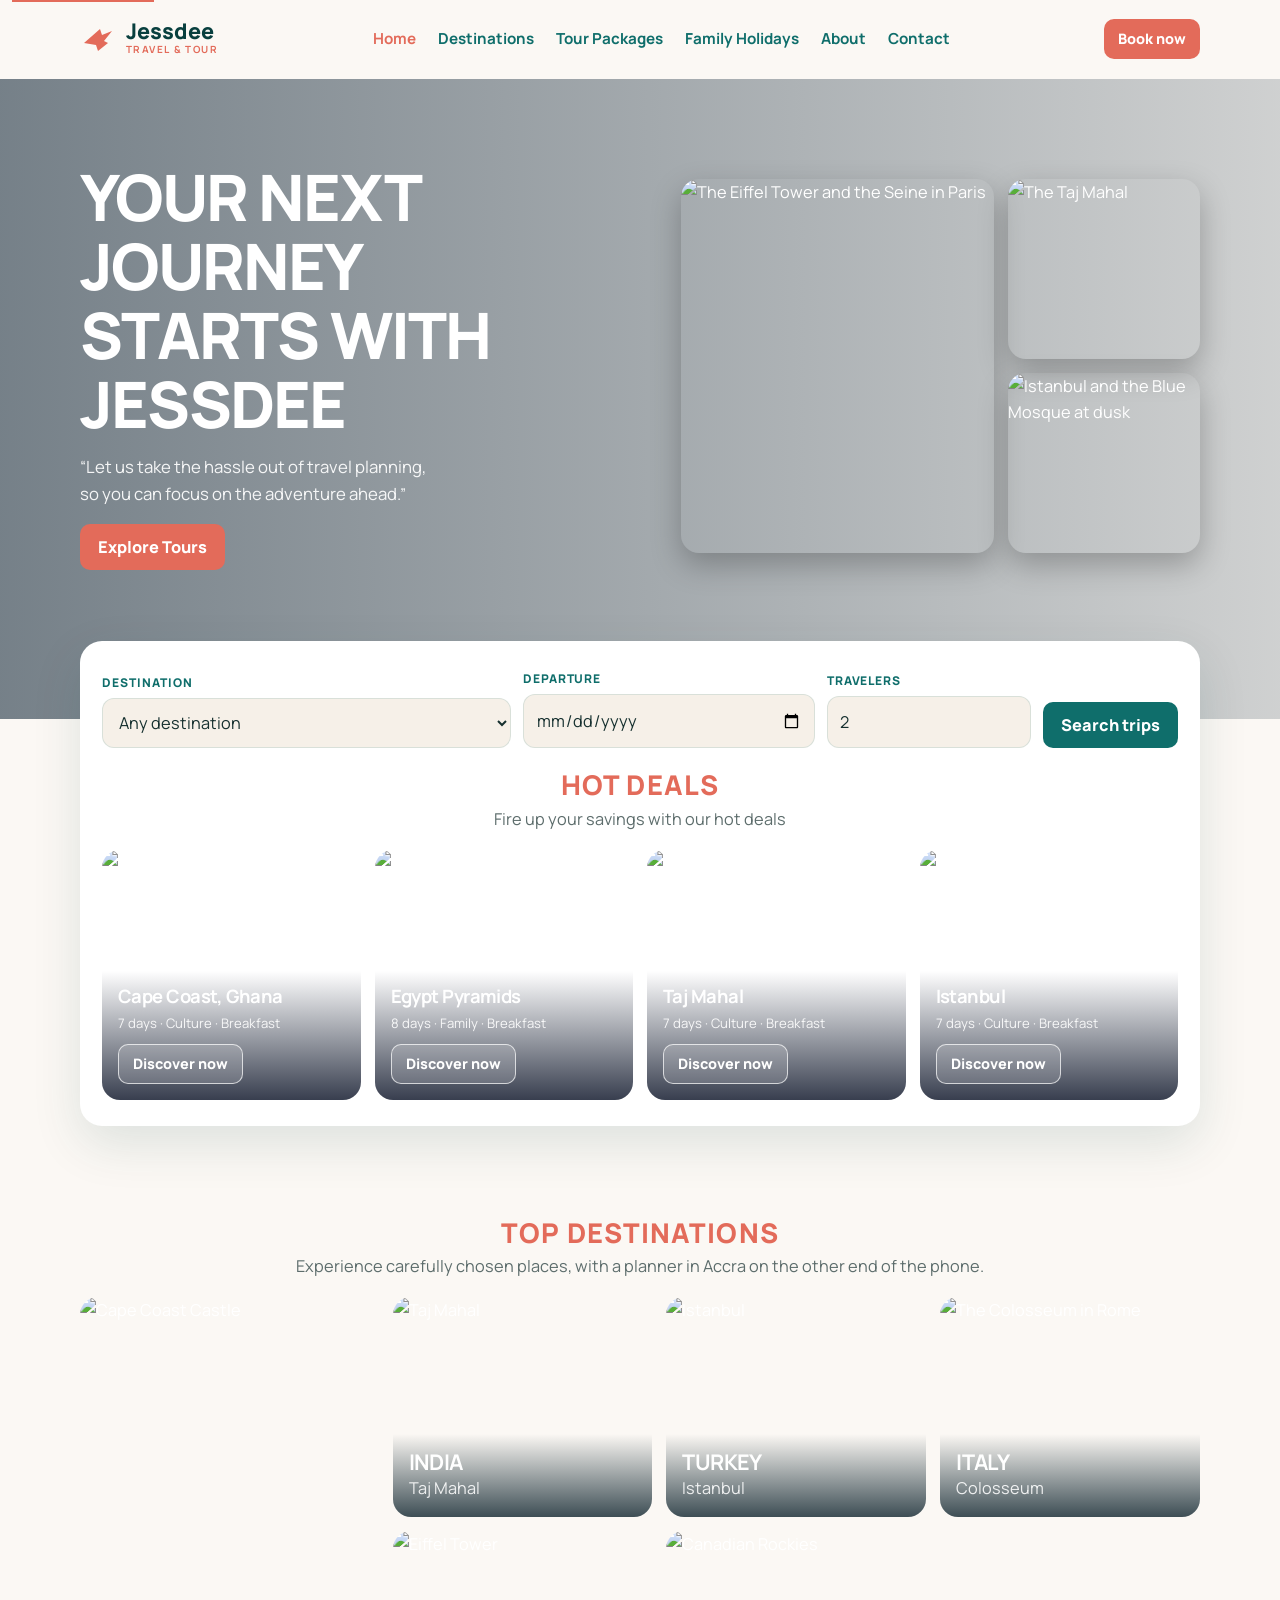
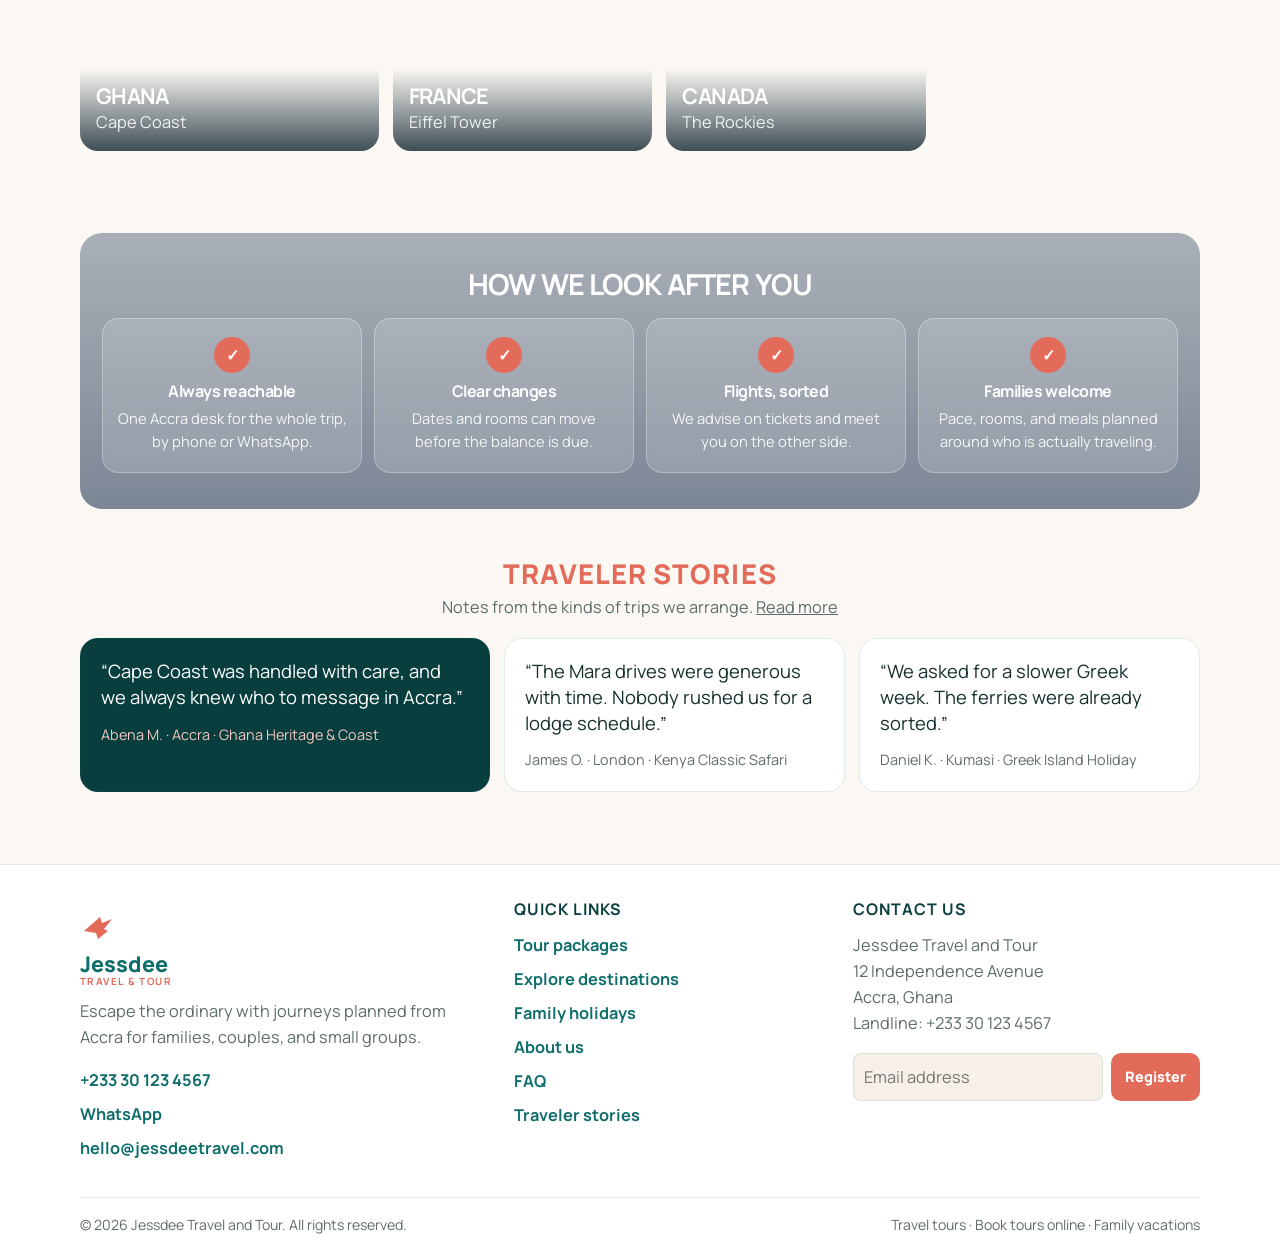
==== commit b44a5e6d: "Rebuild the site as Jessdee Travel and Tour so visitors can explore destinations and send booking in" ====
--- a/index.html
+++ b/index.html
@@ -3,60 +3,50 @@
 <head>
   <meta charset="utf-8">
   <meta name="viewport" content="width=device-width, initial-scale=1">
-  <title>Passage Tours | Book Tours and Explore Countries</title>
-  <meta name="description" content="Passage Tours plans curated travel packages and custom itineraries from Accra. Explore countries, compare tours, and book holiday journeys online.">
-  <meta name="keywords" content="travel tours, book tours online, explore countries, curated travel packages, custom itineraries, holiday bookings, adventure travel">
-  <meta name="theme-color" content="#0b2340">
+  <title>Jessdee Travel and Tour | Book Tours and Explore Destinations</title>
+  <meta name="description" content="Jessdee Travel and Tour helps you explore destinations, compare curated travel packages, and book holiday trips from Accra. Family vacations, custom itineraries, and adventure travel.">
+  <meta name="keywords" content="Jessdee Travel and Tour, travel tours, book tours online, explore destinations, curated travel packages, custom itineraries, holiday bookings, adventure travel, family vacations">
+  <meta name="theme-color" content="#0f6e6b">
   <link rel="icon" href="assets/favicon.svg" type="image/svg+xml">
   <link rel="preconnect" href="https://fonts.googleapis.com">
   <link rel="preconnect" href="https://fonts.gstatic.com" crossorigin>
-  <link href="https://fonts.googleapis.com/css2?family=Fraunces:ital,opsz,wght@0,9..144,520;0,9..144,600;1,9..144,520&family=Outfit:wght@300;400;500;600&display=swap" rel="stylesheet">
+  <link href="https://fonts.googleapis.com/css2?family=Manrope:wght@400;600;700;800&display=swap" rel="stylesheet">
   <link rel="stylesheet" href="css/styles.css">
   <script type="application/ld+json">
   {
     "@context": "https://schema.org",
     "@type": "TravelAgency",
-    "name": "Passage Tours",
+    "name": "Jessdee Travel and Tour",
     "telephone": "+233301234567",
-    "email": "hello@passagetours.com",
+    "email": "hello@jessdeetravel.com",
     "address": {
       "@type": "PostalAddress",
       "streetAddress": "12 Independence Avenue",
       "addressLocality": "Accra",
       "addressCountry": "GH"
-    },
-    "areaServed": "Worldwide"
+    }
   }
   </script>
 </head>
 <body data-page="home">
   <a class="skip" href="#main">Skip to content</a>
-  <div class="topbar">
-    <div class="wrap topbar-inner">
-      <span class="topbar-place">12 Independence Avenue, Accra, Ghana</span>
-      <span class="topbar-links">
-        <a href="tel:+233301234567">+233 30 123 4567</a>
-        <a href="https://wa.me/233301234567" target="_blank" rel="noopener">WhatsApp</a>
-      </span>
-    </div>
-  </div>
   <header class="site-header">
     <div class="wrap header-inner">
-      <a class="logo" href="index.html" aria-label="Passage Tours home">
-        <svg viewBox="0 0 36 36" aria-hidden="true"><circle cx="18" cy="18" r="15" fill="none" stroke="currentColor" stroke-width="1.4"/><path d="M8 23c4-8 7-8 10-3s6 5 10-8" fill="none" stroke="#a67c3d" stroke-width="1.6" stroke-linecap="round"/><circle cx="25" cy="12" r="1.8" fill="#a67c3d"/></svg>
-        <span><strong>Passage</strong><small>Tours</small></span>
+      <a class="logo" href="index.html" aria-label="Jessdee Travel and Tour home">
+        <svg viewBox="0 0 36 36" aria-hidden="true"><path fill="#e36b5a" d="M4 22 20 8l2 6 10-4-8 10 4 2-10 8-2-6z"/></svg>
+        <span><strong>Jessdee</strong><small>Travel &amp; Tour</small></span>
       </a>
       <nav class="site-nav" id="site-nav" aria-label="Primary">
-        <a href="countries.html" data-nav="countries">Countries</a>
-        <a href="packages.html" data-nav="packages">Packages</a>
+        <a href="index.html" data-nav="home">Home</a>
+        <a href="countries.html" data-nav="countries">Destinations</a>
+        <a href="packages.html" data-nav="packages">Tour Packages</a>
+        <a href="packages.html?type=Family" data-nav="family">Family Holidays</a>
         <a href="about.html" data-nav="about">About</a>
-        <a href="testimonials.html" data-nav="stories">Stories</a>
-        <a href="faq.html" data-nav="faq">FAQ</a>
         <a href="contact.html" data-nav="contact">Contact</a>
-        <a class="nav-book" href="booking.html" data-nav="booking">Book a tour</a>
+        <a class="nav-book" href="booking.html" data-nav="booking">Book now</a>
       </nav>
       <div class="header-actions">
-        <a class="btn btn-gold btn-small header-book" href="booking.html">Book a tour</a>
+        <a class="btn btn-coral btn-small header-book" href="booking.html">Book now</a>
         <button class="nav-toggle" type="button" aria-expanded="false" aria-controls="site-nav"><span class="sr-only">Menu</span><span class="bars"></span></button>
       </div>
     </div>
@@ -64,205 +54,85 @@
   <main id="main">
     <section class="hero">
       <div class="wrap hero-layout">
-        <p class="eyebrow">Accra · Curated journeys</p>
-        <h1>Explore the World, One <em>Passage</em> at a Time</h1>
-        <p class="lede">Passage Tours helps individuals, couples, families, and small groups discover countries and book trips that feel considered, not crowded.</p>
-        <div class="hero-actions">
-          <a class="btn btn-gold" href="countries.html">Explore countries</a>
-          <a class="btn btn-line" href="booking.html?intent=custom">Request a custom itinerary</a>
+        <div>
+          <h1>Your Next Journey Starts with Jessdee</h1>
+          <p class="lede">“Let us take the hassle out of travel planning, so you can focus on the adventure ahead.”</p>
+          <a class="btn btn-coral" href="countries.html">Explore Tours</a>
         </div>
-        <form class="search-card" action="countries.html" method="get">
-          <label class="field">
-            <span>Destination</span>
-            <select name="country" data-destinations data-param="country" aria-label="Destination"></select>
-          </label>
-          <label class="field">
-            <span>Departure</span>
-            <input type="date" name="date" aria-label="Departure date">
-          </label>
-          <label class="field">
-            <span>Travelers</span>
-            <input type="number" name="travelers" min="1" max="20" value="2" aria-label="Number of travelers">
-          </label>
-          <button class="btn btn-navy" type="submit">Search trips</button>
-        </form>
+        <div class="hero-collage">
+          <img src="https://images.unsplash.com/photo-1502602898657-3e91760cbb34?auto=format&fit=crop&w=900&q=70" alt="The Eiffel Tower and the Seine in Paris">
+          <img src="https://images.unsplash.com/photo-1564507592333-c60657eea523?auto=format&fit=crop&w=700&q=70" alt="The Taj Mahal">
+          <img src="https://images.unsplash.com/photo-1524231757912-21f4fe3a7200?auto=format&fit=crop&w=700&q=70" alt="Istanbul and the Blue Mosque at dusk">
+        </div>
       </div>
     </section>
 
-    <div class="wrap trust" aria-label="Why travelers choose Passage Tours">
-      <article><strong>Planned in Accra</strong><p>One desk for routes at home in Ghana and farther afield.</p></article>
-      <article><strong>Custom itineraries</strong><p>Packages you can book as they are, or reshape around your dates.</p></article>
-      <article><strong>Clear inclusions</strong><p>Hotels, guides, and fees listed before you pay a deposit.</p></article>
-      <article><strong>Support on the road</strong><p>A reachable phone and WhatsApp while you travel.</p></article>
+    <div class="deals-wrap">
+      <div class="wrap deals">
+        <form class="search-card" action="countries.html" method="get">
+          <label class="field"><span>Destination</span><select name="country" data-destinations data-param="country" aria-label="Destination"></select></label>
+          <label class="field"><span>Departure</span><input type="date" name="date" aria-label="Departure date"></label>
+          <label class="field"><span>Travelers</span><input type="number" name="travelers" min="1" max="20" value="2" aria-label="Number of travelers"></label>
+          <button class="btn btn-navy" type="submit">Search trips</button>
+        </form>
+        <h2>Hot Deals</h2>
+        <p class="sub">Fire up your savings with our hot deals</p>
+        <div class="deal-grid">
+          <a class="deal-card" href="packages.html?package=ghana-coast">
+            <img src="https://upload.wikimedia.org/wikipedia/commons/thumb/d/d8/Castle%2C_Cape_Coast_%28P1100222%29.jpg/1280px-Castle%2C_Cape_Coast_%28P1100222%29.jpg" alt="Cape Coast Castle in Ghana">
+            <div><h3>Cape Coast, Ghana</h3><p>7 days · Culture · Breakfast</p><span class="btn btn-small">Discover now</span></div>
+          </a>
+          <a class="deal-card" href="packages.html?package=nile-pyramids">
+            <img src="https://images.unsplash.com/photo-1503177119275-0aa32b3a9368?auto=format&fit=crop&w=800&q=70" alt="The Pyramids of Giza">
+            <div><h3>Egypt Pyramids</h3><p>8 days · Family · Breakfast</p><span class="btn btn-small">Discover now</span></div>
+          </a>
+          <a class="deal-card" href="packages.html?package=taj-agra">
+            <img src="https://images.unsplash.com/photo-1564507592333-c60657eea523?auto=format&fit=crop&w=800&q=70" alt="The Taj Mahal">
+            <div><h3>Taj Mahal</h3><p>7 days · Culture · Breakfast</p><span class="btn btn-small">Discover now</span></div>
+          </a>
+          <a class="deal-card" href="packages.html?package=istanbul-week">
+            <img src="https://images.unsplash.com/photo-1524231757912-21f4fe3a7200?auto=format&fit=crop&w=800&q=70" alt="Istanbul at dusk">
+            <div><h3>Istanbul</h3><p>7 days · Culture · Breakfast</p><span class="btn btn-small">Discover now</span></div>
+          </a>
+        </div>
+      </div>
     </div>
 
     <section class="section">
       <div class="wrap">
-        <div class="section-head">
-          <div>
-            <p class="kicker">Featured countries</p>
-            <h2>Where the next passage begins</h2>
-            <p class="lede">Start with a coast, a city, or a park. Every country opens into a bookable package or a route we design with you.</p>
-          </div>
-          <a class="btn btn-line-dark" href="countries.html">View all countries</a>
-        </div>
-        <div class="country-mosaic">
-          <a class="country-card span" href="packages.html?country=ghana">
-            <img src="https://upload.wikimedia.org/wikipedia/commons/thumb/d/d8/Castle%2C_Cape_Coast_%28P1100222%29.jpg/1280px-Castle%2C_Cape_Coast_%28P1100222%29.jpg" alt="Cape Coast Castle on the Gulf of Guinea in Ghana">
-            <div><p>West Africa · 7 days</p><h3>Ghana</h3><p>From $890 per person</p></div>
-          </a>
-          <a class="country-card" href="packages.html?country=kenya">
-            <img src="https://images.unsplash.com/photo-1516426122078-c23e76319801?auto=format&fit=crop&w=900&q=70" alt="Elephants walking across open grassland in Kenya">
-            <div><p>East Africa · 8 days</p><h3>Kenya</h3><p>From $2,450 per person</p></div>
-          </a>
-          <a class="country-card" href="packages.html?country=morocco">
-            <img src="https://images.unsplash.com/photo-1489749798305-4fea3ae63d43?auto=format&fit=crop&w=900&q=70" alt="Blue-washed streets in Chefchaouen, Morocco">
-            <div><p>North Africa · 9 days</p><h3>Morocco</h3><p>From $1,680 per person</p></div>
-          </a>
-          <a class="country-card" href="packages.html?country=greece">
-            <img src="https://images.unsplash.com/photo-1613395877344-13d4a8e0d49e?auto=format&fit=crop&w=900&q=70" alt="Blue domes above the Santorini caldera">
-            <div><p>Europe · 8 days</p><h3>Greece</h3><p>From $2,150 per person</p></div>
-          </a>
-          <a class="country-card" href="packages.html?country=japan">
-            <img src="https://images.unsplash.com/photo-1493976040374-85c8e12f0c0e?auto=format&fit=crop&w=900&q=70" alt="A red pagoda and autumn trees in Kyoto">
-            <div><p>Asia · 12 days</p><h3>Japan</h3><p>From $3,400 per person</p></div>
-          </a>
+        <h2 class="section-title">Top Destinations</h2>
+        <p class="section-sub">Experience carefully chosen places, with a planner in Accra on the other end of the phone.</p>
+        <div class="dest-bento">
+          <a class="dest-tile wide" href="packages.html?country=ghana"><img src="https://upload.wikimedia.org/wikipedia/commons/thumb/d/d8/Castle%2C_Cape_Coast_%28P1100222%29.jpg/1280px-Castle%2C_Cape_Coast_%28P1100222%29.jpg" alt="Cape Coast Castle"><div><h3>Ghana</h3><p>Cape Coast</p></div></a>
+          <a class="dest-tile" href="packages.html?country=india"><img src="https://images.unsplash.com/photo-1564507592333-c60657eea523?auto=format&fit=crop&w=800&q=70" alt="Taj Mahal"><div><h3>India</h3><p>Taj Mahal</p></div></a>
+          <a class="dest-tile" href="packages.html?country=turkey"><img src="https://images.unsplash.com/photo-1524231757912-21f4fe3a7200?auto=format&fit=crop&w=800&q=70" alt="Istanbul"><div><h3>Turkey</h3><p>Istanbul</p></div></a>
+          <a class="dest-tile" href="packages.html?country=italy"><img src="https://images.unsplash.com/photo-1552832230-c0197dd311b5?auto=format&fit=crop&w=800&q=70" alt="The Colosseum in Rome"><div><h3>Italy</h3><p>Colosseum</p></div></a>
+          <a class="dest-tile" href="packages.html?country=france"><img src="https://images.unsplash.com/photo-1502602898657-3e91760cbb34?auto=format&fit=crop&w=800&q=70" alt="Eiffel Tower"><div><h3>France</h3><p>Eiffel Tower</p></div></a>
+          <a class="dest-tile" href="packages.html?country=canada"><img src="https://images.unsplash.com/photo-1503614472-8c93d56e92ce?auto=format&fit=crop&w=800&q=70" alt="Canadian Rockies"><div><h3>Canada</h3><p>The Rockies</p></div></a>
         </div>
       </div>
     </section>
 
-    <section class="section section-sand">
+    <div class="wrap">
+      <section class="resp">
+        <h2>How we look after you</h2>
+        <div class="resp-grid">
+          <article><b>✓</b><h3>Always reachable</h3><p>One Accra desk for the whole trip, by phone or WhatsApp.</p></article>
+          <article><b>✓</b><h3>Clear changes</h3><p>Dates and rooms can move before the balance is due.</p></article>
+          <article><b>✓</b><h3>Flights, sorted</h3><p>We advise on tickets and meet you on the other side.</p></article>
+          <article><b>✓</b><h3>Families welcome</h3><p>Pace, rooms, and meals planned around who is actually traveling.</p></article>
+        </div>
+      </section>
+    </div>
+
+    <section class="section" style="padding-top:10px">
       <div class="wrap">
-        <div class="section-head">
-          <div>
-            <p class="kicker">Popular packages</p>
-            <h2>Journeys ready to book</h2>
-            <p class="lede">Holiday bookings with an itinerary, a price, and room to ask for a quote if you want it adjusted.</p>
-          </div>
-          <a class="btn btn-line-dark" href="packages.html">Compare packages</a>
-        </div>
-        <div class="package-list">
-          <article class="package-card">
-            <img src="https://upload.wikimedia.org/wikipedia/commons/thumb/d/d8/Castle%2C_Cape_Coast_%28P1100222%29.jpg/1280px-Castle%2C_Cape_Coast_%28P1100222%29.jpg" alt="Cape Coast Castle in Ghana">
-            <div class="package-body">
-              <p class="kicker">Ghana · Culture</p>
-              <h3>Ghana Heritage &amp; Coast</h3>
-              <p>Accra, Cape Coast, Elmina, and the Kakum canopy walk over six nights.</p>
-              <div class="meta"><span>6 nights</span><span>Culture</span></div>
-              <div class="package-foot">
-                <p class="price"><small>From, per person</small>$890</p>
-                <div class="package-actions">
-                  <a class="btn btn-line-dark btn-small" href="packages.html?package=ghana-coast">View itinerary</a>
-                  <a class="btn btn-gold btn-small" href="booking.html?destination=ghana&package=ghana-coast&intent=book">Book now</a>
-                </div>
-              </div>
-            </div>
-          </article>
-          <article class="package-card">
-            <img src="https://images.unsplash.com/photo-1516426122078-c23e76319801?auto=format&fit=crop&w=1000&q=70" alt="Elephants on a Kenyan game drive">
-            <div class="package-body">
-              <p class="kicker">Kenya · Safari</p>
-              <h3>Kenya Classic Safari</h3>
-              <p>Nairobi bookends and four nights in the Masai Mara with morning and afternoon drives.</p>
-              <div class="meta"><span>7 nights</span><span>Safari</span></div>
-              <div class="package-foot">
-                <p class="price"><small>From, per person</small>$2,450</p>
-                <div class="package-actions">
-                  <a class="btn btn-line-dark btn-small" href="packages.html?package=kenya-safari">View itinerary</a>
-                  <a class="btn btn-gold btn-small" href="booking.html?destination=kenya&package=kenya-safari&intent=book">Book now</a>
-                </div>
-              </div>
-            </div>
-          </article>
-          <article class="package-card">
-            <img src="https://images.unsplash.com/photo-1613395877344-13d4a8e0d49e?auto=format&fit=crop&w=1000&q=70" alt="Santorini caldera in Greece">
-            <div class="package-body">
-              <p class="kicker">Greece · Relaxation</p>
-              <h3>Greek Island Passage</h3>
-              <p>Athens, a slower stay in Naxos, and a caldera finish in Santorini.</p>
-              <div class="meta"><span>7 nights</span><span>Relaxation</span></div>
-              <div class="package-foot">
-                <p class="price"><small>From, per person</small>$2,150</p>
-                <div class="package-actions">
-                  <a class="btn btn-line-dark btn-small" href="packages.html?package=greek-islands">View itinerary</a>
-                  <a class="btn btn-gold btn-small" href="booking.html?destination=greece&package=greek-islands&intent=book">Book now</a>
-                </div>
-              </div>
-            </div>
-          </article>
-        </div>
-      </div>
-    </section>
-
-    <section class="section">
-      <div class="wrap">
-        <div class="section-head">
-          <div>
-            <p class="kicker">How booking works</p>
-            <h2>Three quiet steps</h2>
-          </div>
-        </div>
-        <div class="steps">
-          <article class="step"><b>01</b><h3>Choose a direction</h3><p>Search by country, dates, and travelers, or browse packages by region, budget, and trip style.</p></article>
-          <article class="step"><b>02</b><h3>Send an inquiry</h3><p>Book a published tour or ask for a quote. Tell us the budget and who is coming.</p></article>
-          <article class="step"><b>03</b><h3>Confirm the passage</h3><p>We reply with availability, a deposit link, and the practical notes: visas, insurance, and what to pack.</p></article>
-        </div>
-      </div>
-    </section>
-
-    <section class="section section-sand">
-      <div class="wrap split">
-        <img src="https://images.unsplash.com/photo-1488646953014-85cb44e25828?auto=format&fit=crop&w=1400&q=70" alt="A traveler looking out from a sunlit balcony">
-        <div>
-          <p class="kicker">Why Passage</p>
-          <h2>Adventurous plans, reliable follow-through</h2>
-          <p class="lede">The brand is warm on purpose. Routes should feel alive, and the person holding the reservation should be easy to reach from Accra.</p>
-          <ul class="check">
-            <li>Small groups and private departures, not coaches of forty.</li>
-            <li>Local guides who live in the places you are visiting.</li>
-            <li>Adventure travel with the logistics written down.</li>
-            <li>Family rooms, honeymoon extras, and pace changes on request.</li>
-          </ul>
-          <p style="margin-top:18px"><a class="btn btn-navy" href="about.html">Read our story</a></p>
-        </div>
-      </div>
-    </section>
-
-    <section class="section">
-      <div class="wrap">
-        <div class="section-head">
-          <div>
-            <p class="kicker">Traveler stories</p>
-            <h2>Notes from recent passages</h2>
-          </div>
-          <a class="btn btn-line-dark" href="testimonials.html">All stories</a>
-        </div>
+        <h2 class="section-title">Traveler stories</h2>
+        <p class="section-sub">Notes from the kinds of trips we arrange. <a href="testimonials.html">Read more</a></p>
         <div class="quotes">
-          <blockquote class="quote feature">
-            <p>“Cape Coast was handled with care, and the canopy walk still makes us laugh. We always knew who to message.”</p>
-            <footer>Abena M. · Accra · Ghana Heritage &amp; Coast</footer>
-          </blockquote>
-          <blockquote class="quote">
-            <p>“The Mara drives were generous with time. Nobody rushed us back for a schedule that only suited the lodge.”</p>
-            <footer>James O. · London · Kenya Classic Safari</footer>
-          </blockquote>
-          <blockquote class="quote">
-            <p>“We asked for a slower Greek week. Naxos felt like the secret, and the ferries were already sorted.”</p>
-            <footer>Daniel K. · Kumasi · Greek Island Passage</footer>
-          </blockquote>
-        </div>
-      </div>
-    </section>
-
-    <section class="section" style="padding-top:0">
-      <div class="wrap">
-        <div class="cta-band">
-          <div>
-            <p class="eyebrow">Ready when you are</p>
-            <h2>Tell us the country. We will map the days.</h2>
-            <p>Book a tour online or request a custom itinerary for your dates, budget, and group.</p>
-          </div>
-          <a class="btn btn-gold" href="booking.html">Start a booking inquiry</a>
+          <blockquote class="quote feature"><p>“Cape Coast was handled with care, and we always knew who to message in Accra.”</p><footer>Abena M. · Accra · Ghana Heritage &amp; Coast</footer></blockquote>
+          <blockquote class="quote"><p>“The Mara drives were generous with time. Nobody rushed us for a lodge schedule.”</p><footer>James O. · London · Kenya Classic Safari</footer></blockquote>
+          <blockquote class="quote"><p>“We asked for a slower Greek week. The ferries were already sorted.”</p><footer>Daniel K. · Kumasi · Greek Island Holiday</footer></blockquote>
         </div>
       </div>
     </section>
@@ -270,33 +140,31 @@
   <footer class="site-footer">
     <div class="wrap footer-grid">
       <div>
-        <a class="logo" href="index.html"><svg viewBox="0 0 36 36" aria-hidden="true"><circle cx="18" cy="18" r="15" fill="none" stroke="currentColor" stroke-width="1.4"/><path d="M8 23c4-8 7-8 10-3s6 5 10-8" fill="none" stroke="#e0b15c" stroke-width="1.6" stroke-linecap="round"/><circle cx="25" cy="12" r="1.8" fill="#e0b15c"/></svg><span><strong>Passage</strong><small>Tours</small></span></a>
-        <p>Curated travel packages and custom itineraries, planned from Accra for holiday bookings near and far.</p>
+        <a class="logo" href="index.html"><svg viewBox="0 0 36 36" aria-hidden="true"><path fill="#e36b5a" d="M4 22 20 8l2 6 10-4-8 10 4 2-10 8-2-6z"/></svg><span><strong>Jessdee</strong><small>Travel &amp; Tour</small></span></a>
+        <p>Escape the ordinary with journeys planned from Accra for families, couples, and small groups.</p>
+        <p><a href="tel:+233301234567">+233 30 123 4567</a><a href="https://wa.me/233301234567" target="_blank" rel="noopener">WhatsApp</a><a href="mailto:hello@jessdeetravel.com">hello@jessdeetravel.com</a></p>
       </div>
       <div>
-        <h2>Explore</h2>
-        <a href="countries.html">Countries</a>
+        <h2>Quick links</h2>
         <a href="packages.html">Tour packages</a>
+        <a href="countries.html">Explore destinations</a>
+        <a href="packages.html?type=Family">Family holidays</a>
+        <a href="about.html">About us</a>
+        <a href="faq.html">FAQ</a>
         <a href="testimonials.html">Traveler stories</a>
       </div>
       <div>
-        <h2>Plan</h2>
-        <a href="booking.html">Book a tour</a>
-        <a href="booking.html?intent=custom">Custom itinerary</a>
-        <a href="faq.html">FAQ</a>
-        <a href="about.html">About</a>
-      </div>
-      <div>
-        <h2>Visit</h2>
-        <p>12 Independence Avenue<br>Accra, Ghana</p>
-        <a href="tel:+233301234567">+233 30 123 4567</a>
-        <a href="mailto:hello@passagetours.com">hello@passagetours.com</a>
-        <a href="https://wa.me/233301234567" target="_blank" rel="noopener">WhatsApp</a>
+        <h2>Contact us</h2>
+        <p>Jessdee Travel and Tour<br>12 Independence Avenue<br>Accra, Ghana<br>Landline: +233 30 123 4567</p>
+        <form class="newsletter" action="contact.html">
+          <input type="email" name="email" aria-label="Email for a trip note" placeholder="Email address">
+          <button class="btn btn-coral btn-small" type="submit">Register</button>
+        </form>
       </div>
     </div>
     <div class="wrap footer-base">
-      <p>© 2026 Passage Tours. All rights reserved.</p>
-      <p>Travel tours · Book tours online · Adventure travel</p>
+      <p>© 2026 Jessdee Travel and Tour. All rights reserved.</p>
+      <p>Travel tours · Book tours online · Family vacations</p>
     </div>
   </footer>
   <script src="js/site.js" defer></script>
--- a/css/styles.css
+++ b/css/styles.css
@@ -1,32 +1,26 @@
 :root {
-  --navy: #0b2340;
-  --navy-2: #143455;
-  --ink: #172433;
-  --blue: #1e527c;
-  --gold: #a67c3d;
-  --gold-bright: #e0b15c;
-  --sand: #f3e6d0;
-  --sand-2: #e6d3b4;
-  --cream: #fbf8f3;
+  --teal: #0f6e6b;
+  --teal-deep: #083f3e;
+  --ink: #16302f;
+  --coral: #e36b5a;
+  --coral-deep: #c85344;
+  --sand: #f6f0e8;
+  --sand-2: #eadfce;
+  --gold: #d4a24c;
+  --cream: #fbf8f4;
   --paper: #ffffff;
-  --muted: #5c6b78;
-  --line: rgba(11, 35, 64, 0.12);
-  --shadow: 0 22px 50px rgba(11, 35, 64, 0.12);
-  --serif: "Fraunces", "Iowan Old Style", "Palatino Linotype", serif;
-  --sans: "Outfit", "Segoe UI", sans-serif;
+  --muted: #5d6d6c;
+  --line: rgba(15, 110, 107, 0.12);
+  --shadow: 0 18px 50px rgba(8, 63, 62, 0.12);
+  --sans: "Manrope", "Segoe UI", sans-serif;
   --wrap: 1120px;
-  --header: 76px;
 }
 
 *,
 *::before,
-*::after {
-  box-sizing: border-box;
-}
-
-html {
-  scroll-behavior: smooth;
-}
+*::after { box-sizing: border-box; }
+
+html { scroll-behavior: smooth; }
 
 body {
   margin: 0;
@@ -34,1223 +28,345 @@
   color: var(--ink);
   background: var(--cream);
   line-height: 1.6;
-  font-size: 1.05rem;
-}
-
-img {
-  max-width: 100%;
-  display: block;
-}
-
-a {
-  color: inherit;
-}
-
-button,
-input,
-select,
-textarea {
-  font: inherit;
-  color: inherit;
-}
-
-h1,
-h2,
-h3,
-p {
-  margin-top: 0;
-}
-
-h1,
-h2,
-h3 {
-  font-family: var(--serif);
-  font-weight: 560;
-  letter-spacing: -0.03em;
-  line-height: 1.08;
-  color: var(--navy);
-}
-
-.wrap {
-  width: min(var(--wrap), calc(100% - 40px));
-  margin-inline: auto;
-}
+  font-size: 1.02rem;
+}
+
+img { max-width: 100%; display: block; }
+a { color: inherit; }
+button, input, select, textarea { font: inherit; color: inherit; }
+h1, h2, h3, p { margin-top: 0; }
+h1, h2, h3 { line-height: 1.08; letter-spacing: -0.03em; color: var(--teal-deep); }
+
+.wrap { width: min(var(--wrap), calc(100% - 40px)); margin-inline: auto; }
 
 .sr-only {
-  position: absolute;
-  width: 1px;
-  height: 1px;
-  padding: 0;
-  margin: -1px;
-  overflow: hidden;
-  clip: rect(0, 0, 0, 0);
-  white-space: nowrap;
-  border: 0;
+  position: absolute; width: 1px; height: 1px; padding: 0; margin: -1px;
+  overflow: hidden; clip: rect(0, 0, 0, 0); white-space: nowrap; border: 0;
 }
 
 .skip {
-  position: absolute;
-  left: 12px;
-  top: -40px;
-  background: var(--gold-bright);
-  color: var(--navy);
-  padding: 8px 12px;
-  z-index: 50;
-}
-
-.skip:focus {
-  top: 12px;
-}
-
-:focus-visible {
-  outline: 2px solid var(--gold-bright);
-  outline-offset: 3px;
-}
-
-.topbar {
-  background: var(--navy);
-  color: var(--sand);
-  font-size: 0.86rem;
-}
-
-.topbar-inner,
-.header-inner,
-.footer-base {
-  display: flex;
-  align-items: center;
-  justify-content: space-between;
-  gap: 16px;
-}
-
-.topbar-inner {
-  min-height: 38px;
-}
-
-.topbar a {
-  color: var(--gold-bright);
-  text-decoration: none;
-}
-
-.topbar-links {
-  display: flex;
-  gap: 16px;
-}
+  position: absolute; left: 12px; top: -40px; background: var(--coral);
+  color: white; padding: 8px 12px; z-index: 50;
+}
+.skip:focus { top: 12px; }
+
+:focus-visible { outline: 2px solid var(--coral); outline-offset: 3px; }
+
+.topbar { background: var(--teal-deep); color: #f6f0e8; font-size: 0.86rem; }
+.topbar-inner { display: flex; justify-content: space-between; align-items: center; min-height: 36px; gap: 12px; }
+.topbar a { color: #f6c7bf; text-decoration: none; margin-left: 14px; }
 
 .site-header {
-  position: sticky;
-  top: 0;
-  z-index: 30;
-  background: rgba(251, 248, 243, 0.94);
-  backdrop-filter: blur(14px);
-  border-bottom: 1px solid var(--line);
+  position: sticky; top: 0; z-index: 30;
+  background: rgba(251, 248, 244, 0.94);
+  backdrop-filter: blur(12px);
+  border-bottom: 1px solid transparent;
 }
 
 .header-inner {
-  min-height: var(--header);
-}
-
-.logo {
-  display: flex;
-  align-items: center;
-  gap: 10px;
-  text-decoration: none;
-  color: var(--navy);
-}
-
-.logo svg {
-  width: 38px;
-  height: 38px;
-}
-
-.logo strong {
-  display: block;
-  font-family: var(--serif);
-  font-size: 1.35rem;
-  font-weight: 560;
-  letter-spacing: -0.03em;
-  line-height: 1;
-}
-
+  display: flex; align-items: center; justify-content: space-between;
+  min-height: 78px; gap: 16px;
+}
+
+.logo { display: flex; align-items: center; gap: 10px; text-decoration: none; color: var(--teal-deep); }
+.logo svg { width: 36px; height: 36px; }
+.logo strong { display: block; font-size: 1.35rem; font-weight: 800; line-height: 1; }
 .logo small {
-  display: block;
-  letter-spacing: 0.18em;
-  text-transform: uppercase;
-  font-size: 0.62rem;
-  color: var(--gold);
-  font-weight: 650;
-}
-
-.header-actions {
-  display: flex;
-  align-items: center;
-  gap: 10px;
-}
-
-.site-nav {
-  display: flex;
-  align-items: center;
-  gap: 22px;
-}
-
-.site-nav a {
-  text-decoration: none;
-  font-weight: 500;
-  font-size: 0.96rem;
-}
-
-.site-nav a.is-active {
-  color: var(--gold);
-}
+  display: block; letter-spacing: 0.14em; text-transform: uppercase;
+  font-size: 0.62rem; color: var(--coral); font-weight: 700;
+}
+
+.site-nav { display: flex; align-items: center; gap: 22px; }
+.site-nav a { text-decoration: none; font-weight: 700; font-size: 0.95rem; color: var(--teal); }
+.site-nav a.is-active { color: var(--coral); }
+
+.header-actions { display: flex; align-items: center; gap: 10px; }
+.nav-book { display: none; }
 
 .nav-toggle {
-  display: none;
-  width: 44px;
-  height: 44px;
-  border: 1px solid var(--line);
-  border-radius: 12px;
-  background: var(--paper);
-  padding: 0;
-  cursor: pointer;
-}
-
+  display: none; width: 44px; height: 44px; border: 1px solid var(--line);
+  border-radius: 12px; background: white; cursor: pointer;
+}
 .nav-toggle .bars,
 .nav-toggle .bars::before,
 .nav-toggle .bars::after {
-  display: block;
-  width: 18px;
-  height: 2px;
-  background: var(--navy);
-  position: relative;
-}
-
+  display: block; width: 18px; height: 2px; background: var(--teal-deep); position: relative;
+}
 .nav-toggle .bars::before,
-.nav-toggle .bars::after {
-  content: "";
-  position: absolute;
-  left: 0;
-}
-
-.nav-toggle .bars::before {
-  top: -6px;
-}
-
-.nav-toggle .bars::after {
-  top: 6px;
-}
-
-.nav-book {
-  display: none;
-}
+.nav-toggle .bars::after { content: ""; position: absolute; left: 0; }
+.nav-toggle .bars::before { top: -6px; }
+.nav-toggle .bars::after { top: 6px; }
 
 .btn {
-  display: inline-flex;
-  align-items: center;
-  justify-content: center;
-  gap: 8px;
-  min-height: 48px;
-  padding: 0 18px;
-  border-radius: 999px;
-  border: 1.5px solid transparent;
-  text-decoration: none;
-  font-weight: 600;
-  cursor: pointer;
-  transition: transform 0.15s ease, background 0.15s ease;
-}
-
-.btn:hover {
-  transform: translateY(-1px);
-}
-
-.btn-gold {
-  background: var(--gold-bright);
-  color: var(--navy);
-}
-
-.btn-gold:hover {
-  background: #ebc278;
-}
-
-.btn-navy {
-  background: var(--navy);
-  color: var(--sand);
-}
-
-.btn-line {
-  background: transparent;
-  border-color: rgba(255, 255, 255, 0.7);
-  color: white;
-}
-
-.btn-line-dark {
-  background: transparent;
-  border-color: var(--navy);
-  color: var(--navy);
-}
-
-.btn-small {
-  min-height: 42px;
-  padding: 0 14px;
-  font-size: 0.92rem;
-}
+  display: inline-flex; align-items: center; justify-content: center;
+  min-height: 46px; padding: 0 18px; border-radius: 10px; border: 0;
+  text-decoration: none; font-weight: 800; cursor: pointer;
+}
+.btn-gold, .btn-coral { background: var(--coral); color: white; }
+.btn-gold:hover, .btn-coral:hover { background: var(--coral-deep); }
+.btn-navy { background: var(--teal); color: white; }
+.btn-line { background: transparent; border: 1.5px solid white; color: white; }
+.btn-line-dark { background: white; color: var(--teal); border: 1.5px solid var(--teal); }
+.btn-small { min-height: 40px; padding: 0 14px; font-size: 0.9rem; }
 
 .hero {
-  position: relative;
-  min-height: calc(100vh - 114px);
-  display: flex;
-  align-items: flex-end;
+  min-height: 640px;
+  display: flex; align-items: center;
   color: white;
   background:
-    linear-gradient(180deg, rgba(11, 35, 64, 0.28), rgba(11, 35, 64, 0.78)),
-    url("https://images.unsplash.com/photo-1469854523086-cc02fe5d8800?auto=format&fit=crop&w=2000&q=70")
-      center/cover no-repeat;
-}
-
+    linear-gradient(90deg, rgba(8, 30, 48, 0.55), rgba(8, 30, 48, 0.18)),
+    url("https://images.unsplash.com/photo-1431274172761-fca41d930114?auto=format&fit=crop&w=2000&q=70") center/cover no-repeat;
+}
 .hero-layout {
-  position: relative;
-  z-index: 1;
-  padding: 48px 0 34px;
-}
-
-.eyebrow,
-.kicker {
-  margin: 0 0 10px;
-  letter-spacing: 0.16em;
-  text-transform: uppercase;
-  font-size: 0.75rem;
-  font-weight: 650;
-  color: var(--gold-bright);
-}
-
-.kicker {
-  color: var(--gold);
-}
-
+  display: grid; grid-template-columns: 1.05fr 0.95fr; gap: 28px;
+  align-items: center; padding: 54px 0 120px;
+}
 .hero h1 {
-  color: white;
-  font-size: clamp(3rem, 6.4vw, 5.5rem);
-  max-width: 14ch;
-  margin-bottom: 16px;
-}
-
-.hero h1 em {
-  font-style: italic;
-  font-weight: 520;
-  color: var(--gold-bright);
-}
-
-.lede {
-  max-width: 58ch;
-  color: var(--muted);
-  font-size: 1.08rem;
-}
-
-.hero .lede {
-  color: rgba(255, 255, 255, 0.88);
-  max-width: 46ch;
-  margin-bottom: 26px;
-}
-
-.hero-actions {
-  display: flex;
-  flex-wrap: wrap;
-  gap: 12px;
-  margin-bottom: 28px;
-}
-
-.search-card,
-.panel,
-.quote,
-.value,
-.package-card,
-.step,
-.contact-card {
-  background: var(--paper);
-  border: 1px solid var(--line);
-  border-radius: 22px;
-  box-shadow: var(--shadow);
-}
+  color: white; font-size: clamp(2.6rem, 5vw, 4.3rem);
+  font-weight: 800; text-transform: uppercase; max-width: 11ch; margin-bottom: 16px;
+}
+.hero .lede { color: rgba(255,255,255,0.92); max-width: 36ch; font-size: 1.05rem; }
+.hero-collage { display: grid; grid-template-columns: 1.3fr 0.8fr; grid-template-rows: 180px 180px; gap: 14px; }
+.hero-collage img { width: 100%; height: 100%; object-fit: cover; border-radius: 18px; box-shadow: 0 12px 30px rgba(0,0,0,0.25); }
+.hero-collage img:first-child { grid-row: span 2; }
+
+.deals-wrap { margin-top: -78px; position: relative; z-index: 2; padding-bottom: 20px; }
+.deals {
+  background: white; border-radius: 22px; box-shadow: var(--shadow);
+  padding: 28px 22px 26px; text-align: center;
+}
+.deals h2, .section-title {
+  color: var(--coral); text-transform: uppercase; letter-spacing: 0.04em;
+  font-size: 1.7rem; font-weight: 800; margin-bottom: 6px;
+}
+.deals .sub, .section-sub { color: var(--muted); margin: 0 0 18px; }
 
 .search-card {
-  display: grid;
-  grid-template-columns: 1.4fr 1fr 0.7fr auto;
-  gap: 12px;
-  align-items: end;
-  padding: 16px;
-}
-
-.field {
-  display: flex;
-  flex-direction: column;
-  gap: 6px;
-  min-width: 0;
-}
-
-.field span,
-.field-label {
-  font-size: 0.78rem;
-  letter-spacing: 0.08em;
-  text-transform: uppercase;
-  font-weight: 650;
-  color: var(--navy);
-}
-
-.field input,
-.field select,
-.field textarea {
-  width: 100%;
-  border: 1px solid var(--line);
-  background: var(--cream);
-  border-radius: 12px;
-  padding: 12px 12px;
-  min-height: 48px;
-}
-
-.field textarea {
-  min-height: 140px;
-  resize: vertical;
-}
-
-.field input:focus,
-.field select:focus,
-.field textarea:focus {
-  outline: 2px solid var(--gold-bright);
-  border-color: transparent;
-}
-
-.field .error {
-  min-height: 1em;
-  color: #8d2f2f;
-  font-size: 0.82rem;
-}
-
-.section {
-  padding: 84px 0;
-}
-
-.section-sand {
-  background: linear-gradient(180deg, var(--sand), #f7f1e6 70%);
-}
-
-.section-navy {
-  background: var(--navy);
-  color: var(--sand);
-}
-
-.section-head {
-  display: flex;
-  justify-content: space-between;
-  align-items: end;
-  gap: 24px;
-  margin-bottom: 28px;
-}
-
-.section-head h2,
-.page-hero h1 {
-  font-size: clamp(2.2rem, 4vw, 3.6rem);
-  margin: 0 0 8px;
-}
-
-.section-navy h2,
-.section-navy .kicker {
-  color: var(--gold-bright);
-}
-
-.trust {
-  display: grid;
-  grid-template-columns: repeat(4, 1fr);
-  gap: 14px;
-  margin-top: -32px;
-  position: relative;
-  z-index: 2;
-}
-
-.trust article {
-  background: var(--paper);
-  border-radius: 18px;
-  padding: 18px 16px;
-  border: 1px solid var(--line);
-}
-
-.trust strong {
-  display: block;
-  font-family: var(--serif);
-  font-size: 1.35rem;
-  color: var(--navy);
-  line-height: 1.15;
-  margin-bottom: 4px;
-}
-
-.trust p {
-  margin: 0;
-  color: var(--muted);
-  font-size: 0.95rem;
-}
-
-.country-mosaic,
-.country-grid {
-  display: grid;
-  grid-template-columns: 1.25fr 1fr 1fr;
-  grid-auto-rows: 230px;
-  gap: 14px;
-}
-
-.country-grid {
-  grid-template-columns: repeat(3, 1fr);
-  grid-auto-rows: 320px;
-}
-
+  display: grid; grid-template-columns: 1.4fr 1fr 0.7fr auto; gap: 12px;
+  align-items: end; text-align: left; margin-bottom: 22px;
+}
+.field { display: flex; flex-direction: column; gap: 6px; min-width: 0; }
+.field span, .field-label {
+  font-size: 0.75rem; letter-spacing: 0.08em; text-transform: uppercase; font-weight: 800; color: var(--teal);
+}
+.field input, .field select, .field textarea {
+  width: 100%; border: 1px solid var(--line); background: var(--sand);
+  border-radius: 12px; padding: 12px; min-height: 48px;
+}
+.field textarea { min-height: 130px; resize: vertical; }
+.field .error { min-height: 1em; color: #8d2f2f; font-size: 0.82rem; }
+
+.deal-grid { display: grid; grid-template-columns: repeat(4, 1fr); gap: 14px; }
+.deal-card {
+  position: relative; min-height: 250px; border-radius: 18px; overflow: hidden;
+  display: flex; align-items: flex-end; color: white; text-decoration: none;
+}
+.deal-card img { position: absolute; inset: 0; width: 100%; height: 100%; object-fit: cover; }
+.deal-card div {
+  position: relative; z-index: 1; width: 100%; padding: 16px;
+  background: linear-gradient(transparent, rgba(12, 20, 40, 0.82)); text-align: left;
+}
+.deal-card h3 { color: white; margin: 0 0 6px; font-size: 1.15rem; }
+.deal-card p { margin: 0 0 10px; font-size: 0.82rem; color: rgba(255,255,255,0.9); }
+.deal-card .btn { background: rgba(255,255,255,0.16); border: 1px solid rgba(255,255,255,0.7); color: white; }
+
+.section { padding: 72px 0; }
+.section-title { text-align: center; }
+.section-sub { text-align: center; }
+
+.dest-bento {
+  display: grid; grid-template-columns: 1.15fr 1fr 1fr 1fr; grid-template-rows: 220px 220px; gap: 14px;
+}
+.dest-tile {
+  position: relative; overflow: hidden; border-radius: 18px; color: white; text-decoration: none; min-height: 180px;
+}
+.dest-tile.wide { grid-row: span 2; }
+.dest-tile img { position: absolute; inset: 0; width: 100%; height: 100%; object-fit: cover; }
+.dest-tile div {
+  position: absolute; inset: auto 0 0 0; padding: 16px;
+  background: linear-gradient(transparent, rgba(8, 30, 40, 0.78));
+}
+.dest-tile h3 { color: white; margin: 0; font-size: 1.35rem; text-transform: uppercase; }
+.dest-tile p { margin: 2px 0 0; color: rgba(255,255,255,0.88); }
+
+.resp {
+  margin: 10px auto 40px;
+  border-radius: 22px; overflow: hidden; color: white; padding: 36px 22px;
+  background:
+    linear-gradient(180deg, rgba(18, 40, 70, 0.35), rgba(18, 40, 70, 0.55)),
+    url("https://images.unsplash.com/photo-1507525428034-b723cf961d3e?auto=format&fit=crop&w=1600&q=70") center/cover;
+}
+.resp h2 { color: white; text-align: center; text-transform: uppercase; font-size: 1.8rem; margin-bottom: 18px; }
+.resp-grid { display: grid; grid-template-columns: repeat(4, 1fr); gap: 12px; }
+.resp article {
+  background: rgba(255,255,255,0.16); border: 1px solid rgba(255,255,255,0.28);
+  border-radius: 16px; padding: 18px 14px; text-align: center; backdrop-filter: blur(4px);
+}
+.resp b {
+  width: 36px; height: 36px; border-radius: 50%; display: grid; place-items: center;
+  margin: 0 auto 10px; background: var(--coral); color: white;
+}
+.resp h3 { color: white; font-size: 1rem; margin-bottom: 6px; }
+.resp p { margin: 0; color: rgba(255,255,255,0.9); font-size: 0.92rem; }
+
+.quotes { display: grid; grid-template-columns: 1.2fr 1fr 1fr; gap: 14px; }
+.quote {
+  background: white; border-radius: 18px; padding: 20px; margin: 0; border: 1px solid var(--line);
+}
+.quote p { font-size: 1.15rem; line-height: 1.4; margin-bottom: 12px; }
+.quote footer { color: var(--muted); font-size: 0.9rem; }
+.quote.feature { background: var(--teal-deep); color: white; }
+.quote.feature p { color: white; }
+.quote.feature footer { color: #f3c7bf; }
+
+.kicker, .eyebrow {
+  letter-spacing: 0.14em; text-transform: uppercase; font-size: 0.75rem; font-weight: 800;
+  color: var(--coral); margin: 0 0 8px;
+}
+.lede { color: var(--muted); max-width: 62ch; }
+
+.page-hero {
+  --hero: url("https://images.unsplash.com/photo-1431274172761-fca41d930114?auto=format&fit=crop&w=1800&q=70");
+  padding: 64px 0 72px; color: white;
+  background: linear-gradient(180deg, rgba(8, 40, 48, 0.62), rgba(8, 40, 48, 0.5)), var(--hero) center/cover no-repeat;
+}
+.page-hero h1, .page-hero .lede { color: white; }
+.page-hero h1 { font-size: clamp(2.2rem, 4vw, 3.4rem); text-transform: uppercase; }
+.hero-countries { --hero: url("https://images.unsplash.com/photo-1564507592333-c60657eea523?auto=format&fit=crop&w=1800&q=70"); }
+.hero-packages { --hero: url("https://images.unsplash.com/photo-1469854523086-cc02fe5d8800?auto=format&fit=crop&w=1800&q=70"); }
+.hero-about { --hero: url("https://images.unsplash.com/photo-1488646953014-85cb44e25828?auto=format&fit=crop&w=1800&q=70"); }
+.hero-stories { --hero: url("https://images.unsplash.com/photo-1476514525535-07fb3b4ae5f1?auto=format&fit=crop&w=1800&q=70"); }
+.hero-contact { --hero: url("https://images.unsplash.com/photo-1524231757912-21f4fe3a7200?auto=format&fit=crop&w=1800&q=70"); }
+.hero-faq { --hero: url("https://images.unsplash.com/photo-1501785888041-af3ef285b470?auto=format&fit=crop&w=1800&q=70"); }
+.hero-booking { --hero: url("https://images.unsplash.com/photo-1436491865332-7a61a109cc05?auto=format&fit=crop&w=1800&q=70"); }
+
+.filters {
+  display: grid; grid-template-columns: repeat(5, 1fr); gap: 12px;
+  background: white; border-radius: 18px; padding: 16px; margin-top: -36px;
+  position: relative; z-index: 2; box-shadow: var(--shadow);
+}
+.results-bar { display: flex; justify-content: space-between; gap: 12px; margin: 18px 0 12px; }
+.results-bar p { margin: 0; color: var(--muted); }
+.linkish { background: none; border: 0; color: var(--teal); font-weight: 800; cursor: pointer; text-decoration: underline; }
+
+.country-grid, .country-mosaic { display: grid; grid-template-columns: repeat(3, 1fr); gap: 14px; }
+.country-grid { grid-auto-rows: 280px; }
 .country-card {
-  position: relative;
-  overflow: hidden;
-  border-radius: 22px;
-  display: block;
-  color: white;
-  text-decoration: none;
-  min-height: 220px;
-}
-
-.country-card.span {
-  grid-row: span 2;
-}
-
-.country-card img {
-  position: absolute;
-  inset: 0;
-  width: 100%;
-  height: 100%;
-  object-fit: cover;
-  transition: transform 0.5s ease;
-}
-
-.country-card:hover img {
-  transform: scale(1.06);
-}
-
+  position: relative; overflow: hidden; border-radius: 18px; min-height: 220px;
+  display: block; color: white; text-decoration: none;
+}
+.country-card img { position: absolute; inset: 0; width: 100%; height: 100%; object-fit: cover; }
 .country-card div {
-  position: absolute;
-  inset: auto 0 0 0;
-  padding: 18px;
-  background: linear-gradient(transparent, rgba(11, 35, 64, 0.88));
-}
-
-.country-card h3 {
-  color: white;
-  margin: 0 0 4px;
-  font-size: 1.8rem;
-}
-
-.country-card p {
-  margin: 0;
-  color: rgba(255, 255, 255, 0.86);
-  font-size: 0.92rem;
-}
-
-.package-list {
-  display: grid;
-  gap: 16px;
-}
-
+  position: absolute; inset: auto 0 0 0; padding: 16px;
+  background: linear-gradient(transparent, rgba(8, 30, 40, 0.86));
+}
+.country-card h3 { color: white; margin: 0 0 4px; }
+
+.package-list { display: grid; gap: 14px; }
 .package-card {
-  display: grid;
-  grid-template-columns: 300px 1fr;
-  overflow: hidden;
-  box-shadow: none;
-}
-
-.package-card img {
-  width: 100%;
-  height: 100%;
-  object-fit: cover;
-  min-height: 230px;
-}
-
-.package-body {
-  padding: 22px 22px 18px;
-  display: flex;
-  flex-direction: column;
-  gap: 8px;
-}
-
-.package-body h3 {
-  margin: 0;
-  font-size: 1.9rem;
-}
-
-.package-body p {
-  margin: 0;
-  color: var(--muted);
-}
-
-.meta {
-  display: flex;
-  flex-wrap: wrap;
-  gap: 8px;
-}
-
-.meta span,
-.price-tag {
-  background: var(--sand);
-  color: var(--navy);
-  border-radius: 999px;
-  padding: 4px 10px;
-  font-size: 0.82rem;
-  font-weight: 600;
-}
-
-.package-foot {
-  display: flex;
-  justify-content: space-between;
-  align-items: center;
-  gap: 12px;
-  margin-top: auto;
-  padding-top: 8px;
-}
-
-.price {
-  font-family: var(--serif);
-  font-size: 1.7rem;
-  color: var(--navy);
-  line-height: 1;
-}
-
-.price small {
-  display: block;
-  font-family: var(--sans);
-  font-size: 0.75rem;
-  letter-spacing: 0.06em;
-  text-transform: uppercase;
-  color: var(--muted);
-  font-weight: 600;
-  margin-bottom: 4px;
-}
-
-.package-actions {
-  display: flex;
-  flex-wrap: wrap;
-  gap: 8px;
-}
-
-.steps {
-  display: grid;
-  grid-template-columns: repeat(3, 1fr);
-  gap: 14px;
-}
-
-.step {
-  padding: 22px;
-  box-shadow: none;
-}
-
-.step b {
-  display: block;
-  font-family: var(--serif);
-  font-size: 2rem;
-  color: var(--gold);
-  margin-bottom: 8px;
-}
-
-.step h3 {
-  margin-bottom: 8px;
-}
-
-.step p {
-  margin: 0;
-  color: var(--muted);
-}
-
-.split {
-  display: grid;
-  grid-template-columns: 1.05fr 0.95fr;
-  gap: 36px;
-  align-items: center;
-}
-
-.split img,
-.about-photo img {
-  width: 100%;
-  height: 100%;
-  object-fit: cover;
-  border-radius: 24px;
-  min-height: 360px;
-}
-
-.check {
-  list-style: none;
-  padding: 0;
-  margin: 18px 0 0;
-}
-
-.check li {
-  position: relative;
-  padding-left: 28px;
-  margin: 10px 0;
-}
-
-.check li::before {
-  content: "";
-  width: 14px;
-  height: 14px;
-  border-radius: 50%;
-  background: var(--gold-bright);
-  position: absolute;
-  left: 0;
-  top: 6px;
-}
-
-.quotes {
-  display: grid;
-  grid-template-columns: 1.3fr 1fr 1fr;
-  gap: 14px;
-}
-
-.quote {
-  padding: 22px;
-  margin: 0;
-  box-shadow: none;
-}
-
-.quote.feature {
-  background: var(--navy);
-  color: var(--sand);
-}
-
-.quote p {
-  font-family: var(--serif);
-  font-size: 1.35rem;
-  line-height: 1.35;
-  margin-bottom: 16px;
-}
-
-.quote.feature p {
-  font-size: 1.7rem;
-  color: white;
-}
-
-.quote footer {
-  color: var(--muted);
-  font-size: 0.92rem;
-}
-
-.quote.feature footer {
-  color: var(--gold-bright);
-}
-
+  display: grid; grid-template-columns: 280px 1fr; background: white;
+  border-radius: 18px; overflow: hidden; border: 1px solid var(--line);
+}
+.package-card img { width: 100%; height: 100%; object-fit: cover; min-height: 210px; }
+.package-body { padding: 18px; display: flex; flex-direction: column; gap: 8px; }
+.package-body h3 { margin: 0; font-size: 1.5rem; }
+.package-body p { margin: 0; color: var(--muted); }
+.meta { display: flex; flex-wrap: wrap; gap: 8px; }
+.meta span { background: var(--sand); color: var(--teal-deep); border-radius: 999px; padding: 4px 10px; font-size: 0.8rem; font-weight: 700; }
+.package-foot { display: flex; justify-content: space-between; align-items: center; gap: 12px; margin-top: auto; }
+.price { font-size: 1.45rem; font-weight: 800; color: var(--teal-deep); line-height: 1; }
+.price small { display: block; font-size: 0.72rem; letter-spacing: 0.06em; text-transform: uppercase; color: var(--muted); margin-bottom: 4px; }
+.package-actions { display: flex; flex-wrap: wrap; gap: 8px; }
+
+.steps { display: grid; grid-template-columns: repeat(3, 1fr); gap: 14px; }
+.step { background: white; border-radius: 16px; padding: 18px; border: 1px solid var(--line); }
+.step b { color: var(--coral); font-size: 1.4rem; }
+.step p, .value p, .split-lists p, .itinerary p { color: var(--muted); margin: 0; }
+.check { list-style: none; padding: 0; }
+.check li { position: relative; padding-left: 26px; margin: 8px 0; }
+.check li::before { content: ""; width: 12px; height: 12px; border-radius: 50%; background: var(--coral); position: absolute; left: 0; top: 6px; }
+.split, .about-grid, .contact-layout { display: grid; grid-template-columns: 0.9fr 1.1fr; gap: 22px; align-items: start; }
+.split img, .about-photo img { width: 100%; height: 100%; object-fit: cover; border-radius: 18px; min-height: 320px; }
+.values { display: grid; grid-template-columns: repeat(3, 1fr); gap: 14px; }
+.value, .contact-card, .panel, .form-card { background: white; border: 1px solid var(--line); border-radius: 18px; }
+.value, .contact-card, .form-card { padding: 20px; }
+.contact-card a { color: var(--teal); }
+.map-frame { width: 100%; height: 260px; border: 0; border-radius: 14px; margin-top: 12px; background: var(--sand); }
+.form-grid { display: grid; grid-template-columns: 1fr 1fr; gap: 12px; }
+.form-grid .wide { grid-column: 1 / -1; }
+.form-actions { display: flex; flex-wrap: wrap; gap: 10px; align-items: center; margin-top: 8px; }
+.success { display: none; }
+.success.is-on { display: block; }
+.success h2 { font-size: 2rem; }
+.faq-list { display: grid; gap: 10px; }
+.faq-item { background: white; border-radius: 14px; border: 1px solid var(--line); padding: 4px 16px; }
+.faq-item summary { cursor: pointer; font-weight: 800; min-height: 52px; display: flex; align-items: center; justify-content: space-between; list-style: none; }
+.faq-item summary::-webkit-details-marker { display: none; }
+.faq-item summary::after { content: "+"; color: var(--coral); font-size: 1.5rem; }
+.faq-item[open] summary::after { content: "–"; }
+.faq-item p { color: var(--muted); }
+.empty, .banner-note { background: white; border-radius: 16px; padding: 16px; border: 1px dashed var(--sand-2); }
+.story-list { display: grid; gap: 14px; }
 .cta-band {
-  display: flex;
-  justify-content: space-between;
-  align-items: center;
-  gap: 20px;
-  background:
-    linear-gradient(100deg, rgba(11, 35, 64, 0.88), rgba(11, 35, 64, 0.55)),
-    url("https://images.unsplash.com/photo-1507525428034-b723cf961d3e?auto=format&fit=crop&w=1600&q=70")
-      center/cover;
-  color: white;
-  border-radius: 28px;
-  padding: 36px;
-}
-
-.cta-band h2 {
-  color: white;
-  font-size: clamp(2rem, 4vw, 3.2rem);
-  margin-bottom: 8px;
-}
-
-.cta-band p {
-  margin: 0;
-  max-width: 46ch;
-  color: rgba(255, 255, 255, 0.88);
-}
-
-.page-hero {
-  --hero: url("https://images.unsplash.com/photo-1488646953014-85cb44e25828?auto=format&fit=crop&w=1800&q=70");
-  padding: 72px 0 56px;
-  background:
-    linear-gradient(180deg, rgba(11, 35, 64, 0.78), rgba(11, 35, 64, 0.62)),
-    var(--hero) center/cover no-repeat;
-  color: white;
-}
-
-.hero-countries {
-  --hero: url("https://images.unsplash.com/photo-1489749798305-4fea3ae63d43?auto=format&fit=crop&w=1800&q=70");
-}
-
-.hero-packages {
-  --hero: url("https://images.unsplash.com/photo-1469854523086-cc02fe5d8800?auto=format&fit=crop&w=1800&q=70");
-}
-
-.hero-about {
-  --hero: url("https://images.unsplash.com/photo-1488646953014-85cb44e25828?auto=format&fit=crop&w=1800&q=70");
-}
-
-.hero-stories {
-  --hero: url("https://images.unsplash.com/photo-1476514525535-07fb3b4ae5f1?auto=format&fit=crop&w=1800&q=70");
-}
-
-.hero-contact {
-  --hero: url("https://images.unsplash.com/photo-1507525428034-b723cf961d3e?auto=format&fit=crop&w=1800&q=70");
-}
-
-.hero-faq {
-  --hero: url("https://images.unsplash.com/photo-1501785888041-af3ef285b470?auto=format&fit=crop&w=1800&q=70");
-}
-
-.hero-booking {
-  --hero: url("https://images.unsplash.com/photo-1436491865332-7a61a109cc05?auto=format&fit=crop&w=1800&q=70");
-}
-
-.page-hero h1,
-.page-hero .lede {
-  color: white;
-}
-
-.page-hero .lede {
-  color: rgba(255, 255, 255, 0.88);
-}
-
-.filters {
-  display: grid;
-  grid-template-columns: repeat(5, 1fr);
-  gap: 12px;
-  padding: 16px;
-  margin-top: -36px;
-  position: relative;
-  z-index: 2;
-}
-
-.results-bar {
-  display: flex;
-  justify-content: space-between;
-  align-items: center;
-  gap: 12px;
-  margin: 22px 0 14px;
-}
-
-.results-bar p {
-  margin: 0;
-  color: var(--muted);
-}
-
-.linkish {
-  background: none;
-  border: 0;
-  padding: 0;
-  color: var(--blue);
-  font-weight: 600;
-  cursor: pointer;
-  text-decoration: underline;
-}
-
-.empty {
-  padding: 32px;
-  text-align: center;
-  border: 1px dashed var(--sand-2);
-  border-radius: 20px;
-  background: var(--paper);
-}
-
-.banner-note {
-  background: var(--sand);
-  border-radius: 16px;
-  padding: 14px 16px;
-  margin-bottom: 16px;
-}
-
-.banner-note p {
-  margin: 0;
-}
-
-.faq-list {
-  display: grid;
-  gap: 10px;
-}
-
-.faq-item {
-  background: var(--paper);
-  border-radius: 16px;
-  border: 1px solid var(--line);
-  padding: 6px 18px;
-}
-
-.faq-item summary {
-  cursor: pointer;
-  font-weight: 600;
-  min-height: 52px;
-  display: flex;
-  align-items: center;
-  justify-content: space-between;
-  gap: 12px;
-  list-style: none;
-}
-
-.faq-item summary::-webkit-details-marker {
-  display: none;
-}
-
-.faq-item summary::after {
-  content: "+";
-  font-family: var(--serif);
-  font-size: 1.6rem;
-  color: var(--gold);
-  line-height: 1;
-}
-
-.faq-item[open] summary::after {
-  content: "–";
-}
-
-.faq-item p {
-  color: var(--muted);
-  margin: 0 0 16px;
-}
-
-.form-card {
-  padding: 22px;
-}
-
-.form-grid {
-  display: grid;
-  grid-template-columns: 1fr 1fr;
-  gap: 14px;
-}
-
-.form-grid .wide {
-  grid-column: 1 / -1;
-}
-
-.form-actions {
-  display: flex;
-  flex-wrap: wrap;
-  gap: 10px;
-  align-items: center;
-  margin-top: 6px;
-}
-
-.success {
-  display: none;
-  padding: 8px 0 4px;
-}
-
-.success.is-on {
-  display: block;
-}
-
-.success h2 {
-  font-size: 2.4rem;
-}
-
-.contact-layout,
-.about-grid {
-  display: grid;
-  grid-template-columns: 0.9fr 1.1fr;
-  gap: 22px;
-  align-items: start;
-}
-
-.contact-card {
-  padding: 22px;
-  box-shadow: none;
-}
-
-.contact-card a {
-  color: var(--blue);
-}
-
-.contact-card h2 {
-  margin-bottom: 8px;
-}
-
-.map-frame {
-  margin-top: 18px;
-  border: 0;
-  width: 100%;
-  height: 280px;
-  border-radius: 18px;
-  background: var(--sand);
-}
-
-.values {
-  display: grid;
-  grid-template-columns: repeat(3, 1fr);
-  gap: 14px;
-}
-
-.value {
-  padding: 20px;
-  box-shadow: none;
-}
-
-.value h3 {
-  margin-bottom: 8px;
-}
-
-.value p {
-  margin: 0;
-  color: var(--muted);
-}
-
-.story-list {
-  display: grid;
-  gap: 14px;
-}
-
-.story-list .quote p {
-  font-size: 1.45rem;
-}
-
-dialog {
-  border: 0;
-  padding: 0;
-  width: min(840px, calc(100% - 28px));
-  border-radius: 24px;
-  background: var(--cream);
-  color: var(--ink);
-}
-
-dialog::backdrop {
-  background: rgba(11, 35, 64, 0.64);
-}
-
-.dialog-photo {
-  height: 240px;
-  width: 100%;
-  object-fit: cover;
-}
-
-.dialog-body {
-  padding: 22px 22px 26px;
-}
-
-.dialog-top {
-  display: flex;
-  justify-content: space-between;
-  gap: 12px;
-  align-items: start;
-}
-
-.close-dialog {
-  border: 0;
-  background: var(--sand);
-  width: 40px;
-  height: 40px;
-  border-radius: 50%;
-  cursor: pointer;
-  font-size: 1.3rem;
-}
-
-.itinerary {
-  display: grid;
-  gap: 10px;
-  margin: 16px 0;
-}
-
-.itinerary article {
-  background: var(--paper);
-  border-radius: 14px;
-  padding: 12px 14px;
-  border: 1px solid var(--line);
-}
-
-.itinerary h4 {
-  margin: 0 0 4px;
-  font-family: var(--serif);
-  font-size: 1.15rem;
-}
-
-.itinerary p,
-.split-lists p {
-  margin: 0;
-  color: var(--muted);
-}
-
-.split-lists {
-  display: grid;
-  grid-template-columns: 1fr 1fr;
-  gap: 16px;
-}
-
-.split-lists ul {
-  margin: 8px 0 0;
-  padding-left: 18px;
-  color: var(--muted);
-}
-
-.site-footer {
-  background: var(--navy);
-  color: rgba(243, 230, 208, 0.86);
-  padding-top: 48px;
-}
-
-.footer-grid {
-  display: grid;
-  grid-template-columns: 1.4fr 1fr 1fr 1.2fr;
-  gap: 24px;
-  padding-bottom: 28px;
-}
-
-.site-footer h2 {
-  color: white;
-  font-size: 1.05rem;
-  font-family: var(--sans);
-  letter-spacing: 0.08em;
-  text-transform: uppercase;
-  font-weight: 650;
-}
-
-.site-footer a {
-  display: block;
-  text-decoration: none;
-  margin: 8px 0;
-  color: var(--sand);
-}
-
-.site-footer .logo strong,
-.site-footer .logo {
-  color: white;
-}
-
-.footer-base {
-  border-top: 1px solid rgba(255, 255, 255, 0.12);
-  min-height: 64px;
-  font-size: 0.88rem;
-}
-
-.footer-base p {
-  margin: 0;
-}
+  display: flex; justify-content: space-between; align-items: center; gap: 16px;
+  background: var(--teal-deep); color: white; border-radius: 20px; padding: 28px;
+}
+.cta-band h2 { color: white; }
+
+dialog { border: 0; padding: 0; width: min(820px, calc(100% - 24px)); border-radius: 20px; background: var(--cream); }
+dialog::backdrop { background: rgba(8, 40, 40, 0.62); }
+.dialog-photo { width: 100%; height: 220px; object-fit: cover; }
+.dialog-body { padding: 20px; }
+.dialog-top { display: flex; justify-content: space-between; gap: 12px; }
+.close-dialog { border: 0; background: var(--sand); width: 40px; height: 40px; border-radius: 50%; cursor: pointer; }
+.itinerary { display: grid; gap: 8px; margin: 12px 0; }
+.itinerary article { background: white; border-radius: 12px; padding: 12px; border: 1px solid var(--line); }
+.itinerary h4 { margin: 0 0 4px; }
+.split-lists { display: grid; grid-template-columns: 1fr 1fr; gap: 14px; }
+.split-lists ul { margin: 8px 0 0; color: var(--muted); }
+
+.site-footer { background: white; border-top: 1px solid var(--line); padding-top: 36px; }
+.footer-grid { display: grid; grid-template-columns: 1.3fr 1fr 1.1fr; gap: 24px; padding-bottom: 20px; }
+.site-footer h2 { font-size: 1rem; text-transform: uppercase; letter-spacing: 0.06em; }
+.site-footer a { display: block; text-decoration: none; margin: 8px 0; color: var(--teal); font-weight: 700; }
+.site-footer p { color: var(--muted); }
+.footer-base { border-top: 1px solid var(--line); min-height: 56px; display: flex; align-items: center; justify-content: space-between; font-size: 0.88rem; color: var(--muted); }
+.footer-base p { margin: 0; }
+.newsletter { display: flex; gap: 8px; }
+.newsletter input { flex: 1; border: 1px solid var(--line); border-radius: 8px; padding: 10px; background: var(--sand); }
 
 @media (max-width: 980px) {
-  .search-card,
-  .trust,
-  .steps,
-  .quotes,
-  .filters,
-  .values,
-  .footer-grid,
-  .split,
-  .contact-layout,
-  .about-grid,
-  .form-grid,
-  .split-lists {
-    grid-template-columns: 1fr 1fr;
+  .hero-layout, .deal-grid, .resp-grid, .quotes, .filters, .values, .footer-grid, .split, .contact-layout, .about-grid, .form-grid, .split-lists, .steps { grid-template-columns: 1fr 1fr; }
+  .dest-bento { grid-template-columns: 1fr 1fr; grid-template-rows: none; }
+  .dest-tile.wide { grid-row: auto; min-height: 260px; }
+  .package-card { grid-template-columns: 1fr; }
+  .country-grid { grid-template-columns: 1fr 1fr; }
+  .nav-toggle { display: inline-flex; align-items: center; justify-content: center; }
+  .site-nav {
+    position: fixed; inset: 0 0 0 auto; width: min(300px, 86vw); background: var(--teal-deep); color: white;
+    flex-direction: column; align-items: flex-start; padding: 88px 22px 22px; gap: 8px;
+    transform: translateX(104%);
   }
-
-  .country-mosaic,
-  .country-grid {
-    grid-template-columns: 1fr 1fr;
-    grid-auto-rows: 240px;
-  }
-
-  .country-card.span {
-    grid-row: span 1;
-    grid-column: span 2;
-    min-height: 300px;
-  }
-
-  .package-card {
+  .site-nav.is-open { transform: translateX(0); }
+  .site-nav a { color: white; font-size: 1.1rem; width: 100%; padding: 10px 0; border-bottom: 1px solid rgba(255,255,255,0.1); }
+  .nav-book { display: block; }
+  .header-book { display: none; }
+}
+
+@media (max-width: 700px) {
+  .wrap { width: min(var(--wrap), calc(100% - 28px)); }
+  .hero-layout, .hero-collage, .deal-grid, .resp-grid, .quotes, .filters, .dest-bento, .search-card, .form-grid, .split, .contact-layout, .about-grid, .split-lists, .steps, .values, .footer-grid, .footer-base, .package-foot, .cta-band, .country-grid {
     grid-template-columns: 1fr;
   }
-
-  .nav-toggle {
-    display: inline-flex;
-    align-items: center;
-    justify-content: center;
-  }
-
-  .site-nav {
-    position: fixed;
-    inset: 0 0 0 auto;
-    width: min(320px, 88vw);
-    background: var(--navy);
-    color: white;
-    flex-direction: column;
-    align-items: flex-start;
-    padding: 88px 24px 24px;
-    transform: translateX(104%);
-    transition: transform 0.2s ease;
-    gap: 6px;
-  }
-
-  .site-nav.is-open {
-    transform: translateX(0);
-  }
-
-  .site-nav a {
-    font-size: 1.15rem;
-    width: 100%;
-    padding: 10px 0;
-    border-bottom: 1px solid rgba(255, 255, 255, 0.08);
-  }
-
-  .nav-book {
-    display: block;
-  }
-}
-
-@media (max-width: 700px) {
-  .wrap {
-    width: min(var(--wrap), calc(100% - 28px));
-  }
-
-  .topbar-place {
-    display: none;
-  }
-
-  .search-card,
-  .trust,
-  .steps,
-  .quotes,
-  .filters,
-  .values,
-  .footer-grid,
-  .country-mosaic,
-  .country-grid,
-  .form-grid,
-  .split,
-  .contact-layout,
-  .about-grid,
-  .split-lists,
-  .section-head,
-  .cta-band,
-  .package-foot,
-  .footer-base,
-  .topbar-inner {
-    grid-template-columns: 1fr;
-    display: grid;
-  }
-
-  .country-card.span {
-    grid-column: auto;
-  }
-
-  .section {
-    padding: 64px 0;
-  }
-
-  .hero {
-    min-height: auto;
-  }
-
-  .hero h1 {
-    font-size: 2.8rem;
-  }
-
-  .page-hero {
-    padding: 48px 0 56px;
-  }
-
-  .filters {
-    margin-top: 16px;
-  }
+  .hero { min-height: auto; }
+  .hero-layout { padding: 36px 0 90px; }
+  .hero-collage { grid-template-rows: 180px 140px; }
+  .hero-collage img:first-child { grid-row: auto; height: 180px; }
+  .section { padding: 52px 0; }
+  .filters { margin-top: 16px; }
 }
 
 @media (prefers-reduced-motion: reduce) {
-  html {
-    scroll-behavior: auto;
-  }
-
-  *,
-  *::before,
-  *::after {
-    transition: none !important;
-  }
-}
+  html { scroll-behavior: auto; }
+  * { transition: none !important; }
+}
